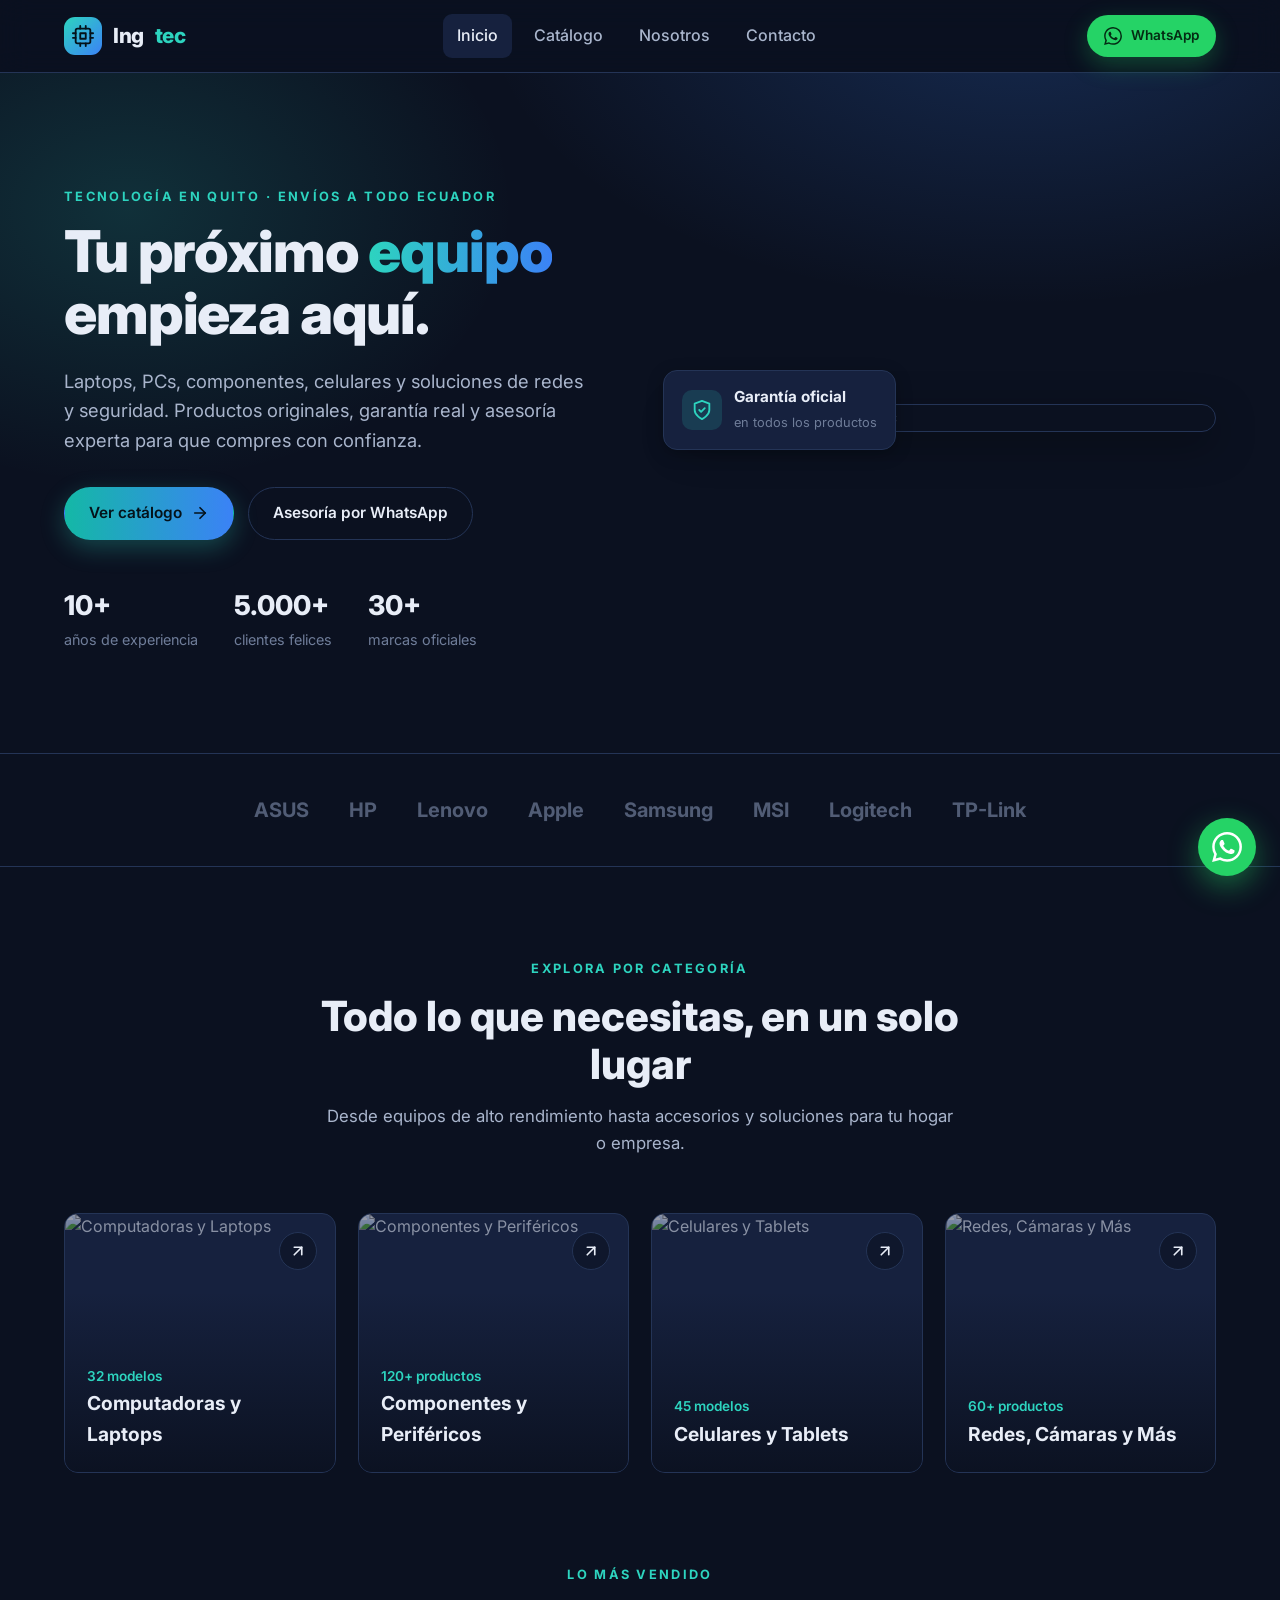
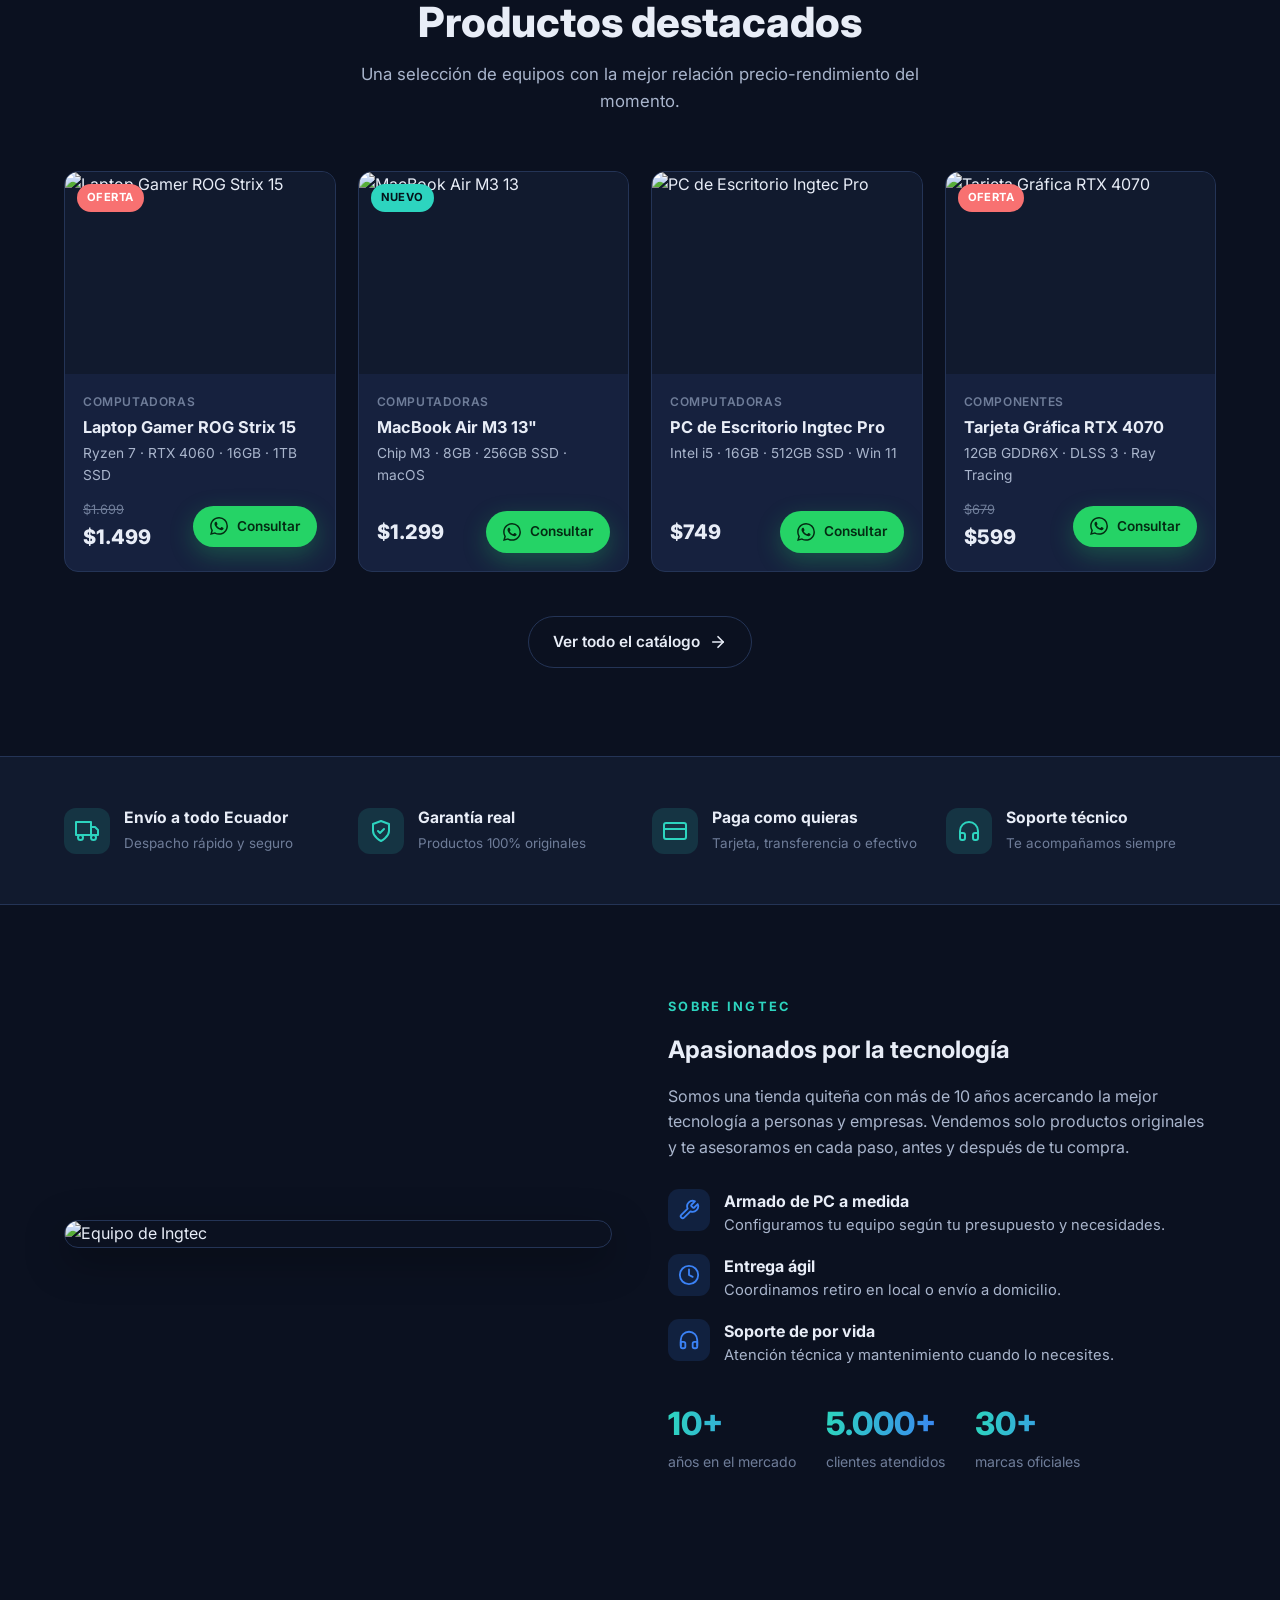
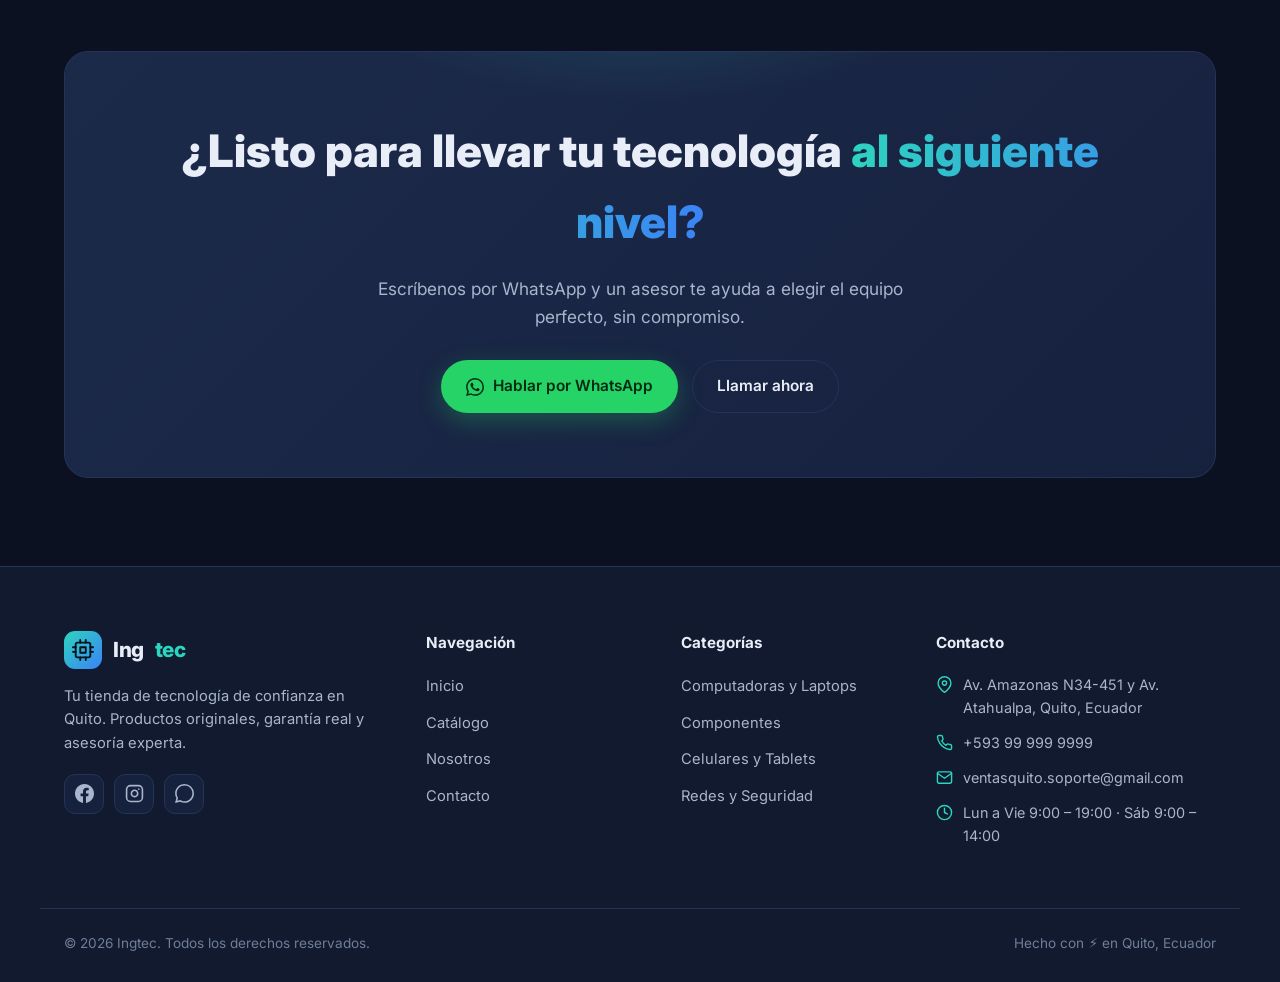
==== index.html @ e3af7f68 "Sitio web Ingtec — tienda de tecnología en Quito Sitio showcase de e-commerce (HTML/CSS/JS estático)" ====
<!DOCTYPE html>
<html lang="es">
<head>
  <meta charset="UTF-8">
  <meta name="viewport" content="width=device-width, initial-scale=1.0">
  <title>Ingtec · Tecnología en Quito — Laptops, PCs, Componentes y más</title>
  <meta name="description" content="Ingtec: tu tienda de tecnología en Quito. Laptops, computadoras, componentes, celulares, redes y seguridad. Asesoría experta y pedidos por WhatsApp.">
  <link rel="preconnect" href="https://fonts.googleapis.com">
  <link rel="preconnect" href="https://fonts.gstatic.com" crossorigin>
  <link href="https://fonts.googleapis.com/css2?family=Inter:wght@400;500;600;700;800;900&display=swap" rel="stylesheet">
  <link rel="stylesheet" href="assets/css/styles.css">
  <link rel="icon" href="data:image/svg+xml,<svg xmlns='http://www.w3.org/2000/svg' viewBox='0 0 100 100'><rect width='100' height='100' rx='22' fill='%232dd4bf'/><text x='50' y='70' font-size='60' text-anchor='middle' fill='%2304121a' font-family='Arial' font-weight='bold'>I</text></svg>">
</head>
<body>

  <!-- HEADER -->
  <header class="site-header">
    <div class="container header-inner">
      <a href="index.html" class="logo">
        <span class="logo-mark">
          <svg viewBox="0 0 24 24" fill="none" stroke="currentColor" stroke-width="2" stroke-linecap="round" stroke-linejoin="round"><rect x="4" y="4" width="16" height="16" rx="2"/><rect x="9" y="9" width="6" height="6"/><line x1="9" y1="1" x2="9" y2="4"/><line x1="15" y1="1" x2="15" y2="4"/><line x1="9" y1="20" x2="9" y2="23"/><line x1="15" y1="20" x2="15" y2="23"/><line x1="20" y1="9" x2="23" y2="9"/><line x1="20" y1="14" x2="23" y2="14"/><line x1="1" y1="9" x2="4" y2="9"/><line x1="1" y1="14" x2="4" y2="14"/></svg>
        </span>
        Ing<span class="dot">tec</span>
      </a>
      <nav class="nav" id="main-nav">
        <a href="index.html" class="active">Inicio</a>
        <a href="catalogo.html">Catálogo</a>
        <a href="index.html#nosotros">Nosotros</a>
        <a href="contacto.html">Contacto</a>
      </nav>
      <div class="header-actions">
        <a class="btn btn-whatsapp btn-sm" data-wa="¡Hola Ingtec! Quisiera información sobre sus productos.">
          <svg viewBox="0 0 24 24" fill="currentColor"><path d="M.057 24l1.687-6.163a11.867 11.867 0 01-1.587-5.946C.16 5.335 5.495 0 12.05 0a11.82 11.82 0 018.413 3.488 11.82 11.82 0 013.48 8.414c-.003 6.557-5.338 11.892-11.893 11.892a11.9 11.9 0 01-5.688-1.448L.057 24zm6.597-3.807c1.676.995 3.276 1.591 5.392 1.592 5.448 0 9.886-4.434 9.889-9.885.002-5.462-4.415-9.89-9.881-9.892-5.452 0-9.887 4.434-9.889 9.884-.001 2.225.651 3.891 1.746 5.634l-.999 3.648 3.742-.981zm11.387-5.464c-.074-.124-.272-.198-.57-.347-.297-.149-1.758-.868-2.031-.967-.272-.099-.47-.149-.669.149-.198.297-.768.967-.941 1.165-.173.198-.347.223-.644.074-.297-.149-1.255-.462-2.39-1.475-.883-.788-1.48-1.761-1.653-2.059-.173-.297-.018-.458.13-.606.134-.133.297-.347.446-.521.151-.172.2-.296.3-.495.099-.198.05-.372-.025-.521-.075-.148-.669-1.611-.916-2.206-.242-.579-.487-.501-.669-.51l-.57-.01c-.198 0-.52.074-.792.372s-1.04 1.016-1.04 2.479 1.065 2.876 1.213 3.074c.149.198 2.095 3.2 5.076 4.487.709.306 1.263.489 1.694.626.712.226 1.36.194 1.872.118.571-.085 1.758-.719 2.006-1.413.248-.695.248-1.29.173-1.414z"/></svg>
          WhatsApp
        </a>
        <button class="nav-toggle" id="nav-toggle" aria-label="Menú">
          <svg viewBox="0 0 24 24" fill="none" stroke="currentColor" stroke-width="2" stroke-linecap="round"><line x1="3" y1="6" x2="21" y2="6"/><line x1="3" y1="12" x2="21" y2="12"/><line x1="3" y1="18" x2="21" y2="18"/></svg>
        </button>
      </div>
    </div>
  </header>

  <!-- HERO -->
  <section class="hero">
    <div class="container hero-grid">
      <div class="hero-copy reveal">
        <span class="eyebrow">Tecnología en Quito · Envíos a todo Ecuador</span>
        <h1>Tu próximo <span class="gradient-text">equipo</span> empieza aquí.</h1>
        <p class="lead">Laptops, PCs, componentes, celulares y soluciones de redes y seguridad. Productos originales, garantía real y asesoría experta para que compres con confianza.</p>
        <div class="hero-cta">
          <a href="catalogo.html" class="btn btn-primary">Ver catálogo
            <svg viewBox="0 0 24 24" fill="none" stroke="currentColor" stroke-width="2.2" stroke-linecap="round" stroke-linejoin="round"><line x1="5" y1="12" x2="19" y2="12"/><polyline points="12 5 19 12 12 19"/></svg>
          </a>
          <a class="btn btn-ghost" data-wa="¡Hola Ingtec! Quiero asesoría para elegir un equipo.">Asesoría por WhatsApp</a>
        </div>
        <div class="hero-stats">
          <div class="stat"><strong>10+</strong><span>años de experiencia</span></div>
          <div class="stat"><strong>5.000+</strong><span>clientes felices</span></div>
          <div class="stat"><strong>30+</strong><span>marcas oficiales</span></div>
        </div>
      </div>
      <div class="hero-visual reveal">
        <img src="https://images.unsplash.com/photo-1593640408182-31c70c8268f5?auto=format&fit=crop&w=1000&q=80" alt="Setup de tecnología Ingtec">
        <div class="hero-badge">
          <span class="ic"><svg viewBox="0 0 24 24" fill="none" stroke="currentColor" stroke-width="2" stroke-linecap="round" stroke-linejoin="round"><path d="M12 22s8-4 8-10V5l-8-3-8 3v7c0 6 8 10 8 10z"/><polyline points="9 12 11 14 15 10"/></svg></span>
          <div><strong>Garantía oficial</strong><span>en todos los productos</span></div>
        </div>
      </div>
    </div>
  </section>

  <!-- MARCAS -->
  <div class="brands">
    <div class="container brands-row">
      <span>ASUS</span><span>HP</span><span>Lenovo</span><span>Apple</span><span>Samsung</span><span>MSI</span><span>Logitech</span><span>TP-Link</span>
    </div>
  </div>

  <!-- CATEGORÍAS -->
  <section id="categorias">
    <div class="container">
      <div class="section-head reveal">
        <span class="eyebrow">Explora por categoría</span>
        <h2>Todo lo que necesitas, en un solo lugar</h2>
        <p>Desde equipos de alto rendimiento hasta accesorios y soluciones para tu hogar o empresa.</p>
      </div>
      <div class="cat-grid" id="cat-grid"><!-- render dinámico --></div>
    </div>
  </section>

  <!-- DESTACADOS -->
  <section id="destacados" style="padding-top:0;">
    <div class="container">
      <div class="section-head reveal">
        <span class="eyebrow">Lo más vendido</span>
        <h2>Productos destacados</h2>
        <p>Una selección de equipos con la mejor relación precio-rendimiento del momento.</p>
      </div>
      <div class="product-grid" id="featured-grid"><!-- render dinámico --></div>
      <div style="text-align:center; margin-top:44px;" class="reveal">
        <a href="catalogo.html" class="btn btn-ghost">Ver todo el catálogo
          <svg viewBox="0 0 24 24" fill="none" stroke="currentColor" stroke-width="2.2" stroke-linecap="round" stroke-linejoin="round"><line x1="5" y1="12" x2="19" y2="12"/><polyline points="12 5 19 12 12 19"/></svg>
        </a>
      </div>
    </div>
  </section>

  <!-- BENEFICIOS -->
  <div class="perks">
    <div class="container perks-grid">
      <div class="perk reveal">
        <span class="ic"><svg viewBox="0 0 24 24" fill="none" stroke="currentColor" stroke-width="2" stroke-linecap="round" stroke-linejoin="round"><rect x="1" y="3" width="15" height="13"/><polygon points="16 8 20 8 23 11 23 16 16 16 16 8"/><circle cx="5.5" cy="18.5" r="2.5"/><circle cx="18.5" cy="18.5" r="2.5"/></svg></span>
        <div><strong>Envío a todo Ecuador</strong><span>Despacho rápido y seguro</span></div>
      </div>
      <div class="perk reveal">
        <span class="ic"><svg viewBox="0 0 24 24" fill="none" stroke="currentColor" stroke-width="2" stroke-linecap="round" stroke-linejoin="round"><path d="M12 22s8-4 8-10V5l-8-3-8 3v7c0 6 8 10 8 10z"/><polyline points="9 12 11 14 15 10"/></svg></span>
        <div><strong>Garantía real</strong><span>Productos 100% originales</span></div>
      </div>
      <div class="perk reveal">
        <span class="ic"><svg viewBox="0 0 24 24" fill="none" stroke="currentColor" stroke-width="2" stroke-linecap="round" stroke-linejoin="round"><rect x="1" y="4" width="22" height="16" rx="2"/><line x1="1" y1="10" x2="23" y2="10"/></svg></span>
        <div><strong>Paga como quieras</strong><span>Tarjeta, transferencia o efectivo</span></div>
      </div>
      <div class="perk reveal">
        <span class="ic"><svg viewBox="0 0 24 24" fill="none" stroke="currentColor" stroke-width="2" stroke-linecap="round" stroke-linejoin="round"><path d="M3 18v-6a9 9 0 0118 0v6"/><path d="M21 19a2 2 0 01-2 2h-1a2 2 0 01-2-2v-3a2 2 0 012-2h3zM3 19a2 2 0 002 2h1a2 2 0 002-2v-3a2 2 0 00-2-2H3z"/></svg></span>
        <div><strong>Soporte técnico</strong><span>Te acompañamos siempre</span></div>
      </div>
    </div>
  </div>

  <!-- NOSOTROS -->
  <section id="nosotros">
    <div class="container about-grid">
      <div class="about-visual reveal">
        <img src="https://images.unsplash.com/photo-1521737711867-e3b97375f902?auto=format&fit=crop&w=900&q=80" alt="Equipo de Ingtec">
      </div>
      <div class="about-copy reveal">
        <span class="eyebrow">Sobre Ingtec</span>
        <h2>Apasionados por la tecnología</h2>
        <p style="color:var(--text-soft); margin-top:14px;">Somos una tienda quiteña con más de 10 años acercando la mejor tecnología a personas y empresas. Vendemos solo productos originales y te asesoramos en cada paso, antes y después de tu compra.</p>
        <div class="feature-list">
          <div class="feature-item">
            <span class="ic"><svg viewBox="0 0 24 24" fill="none" stroke="currentColor" stroke-width="2" stroke-linecap="round" stroke-linejoin="round"><path d="M14.7 6.3a1 1 0 000 1.4l1.6 1.6a1 1 0 001.4 0l3.77-3.77a6 6 0 01-7.94 7.94l-6.91 6.91a2.12 2.12 0 01-3-3l6.91-6.91a6 6 0 017.94-7.94l-3.76 3.76z"/></svg></span>
            <div><h4>Armado de PC a medida</h4><p>Configuramos tu equipo según tu presupuesto y necesidades.</p></div>
          </div>
          <div class="feature-item">
            <span class="ic"><svg viewBox="0 0 24 24" fill="none" stroke="currentColor" stroke-width="2" stroke-linecap="round" stroke-linejoin="round"><circle cx="12" cy="12" r="10"/><polyline points="12 6 12 12 16 14"/></svg></span>
            <div><h4>Entrega ágil</h4><p>Coordinamos retiro en local o envío a domicilio.</p></div>
          </div>
          <div class="feature-item">
            <span class="ic"><svg viewBox="0 0 24 24" fill="none" stroke="currentColor" stroke-width="2" stroke-linecap="round" stroke-linejoin="round"><path d="M3 18v-6a9 9 0 0118 0v6"/><path d="M21 19a2 2 0 01-2 2h-1a2 2 0 01-2-2v-3a2 2 0 012-2h3zM3 19a2 2 0 002 2h1a2 2 0 002-2v-3a2 2 0 00-2-2H3z"/></svg></span>
            <div><h4>Soporte de por vida</h4><p>Atención técnica y mantenimiento cuando lo necesites.</p></div>
          </div>
        </div>
        <div class="about-stats">
          <div class="stat"><strong class="gradient-text">10+</strong><span>años en el mercado</span></div>
          <div class="stat"><strong class="gradient-text">5.000+</strong><span>clientes atendidos</span></div>
          <div class="stat"><strong class="gradient-text">30+</strong><span>marcas oficiales</span></div>
        </div>
      </div>
    </div>
  </section>

  <!-- CTA -->
  <section class="cta">
    <div class="container">
      <div class="cta-box reveal">
        <h2>¿Listo para llevar tu tecnología <span class="gradient-text">al siguiente nivel?</span></h2>
        <p>Escríbenos por WhatsApp y un asesor te ayuda a elegir el equipo perfecto, sin compromiso.</p>
        <div class="cta-actions">
          <a class="btn btn-whatsapp" data-wa="¡Hola Ingtec! Quiero asesoría para una compra.">
            <svg viewBox="0 0 24 24" fill="currentColor"><path d="M.057 24l1.687-6.163a11.867 11.867 0 01-1.587-5.946C.16 5.335 5.495 0 12.05 0a11.82 11.82 0 018.413 3.488 11.82 11.82 0 013.48 8.414c-.003 6.557-5.338 11.892-11.893 11.892a11.9 11.9 0 01-5.688-1.448L.057 24zm6.597-3.807c1.676.995 3.276 1.591 5.392 1.592 5.448 0 9.886-4.434 9.889-9.885.002-5.462-4.415-9.89-9.881-9.892-5.452 0-9.887 4.434-9.889 9.884-.001 2.225.651 3.891 1.746 5.634l-.999 3.648 3.742-.981zm11.387-5.464c-.074-.124-.272-.198-.57-.347-.297-.149-1.758-.868-2.031-.967-.272-.099-.47-.149-.669.149-.198.297-.768.967-.941 1.165-.173.198-.347.223-.644.074-.297-.149-1.255-.462-2.39-1.475-.883-.788-1.48-1.761-1.653-2.059-.173-.297-.018-.458.13-.606.134-.133.297-.347.446-.521.151-.172.2-.296.3-.495.099-.198.05-.372-.025-.521-.075-.148-.669-1.611-.916-2.206-.242-.579-.487-.501-.669-.51l-.57-.01c-.198 0-.52.074-.792.372s-1.04 1.016-1.04 2.479 1.065 2.876 1.213 3.074c.149.198 2.095 3.2 5.076 4.487.709.306 1.263.489 1.694.626.712.226 1.36.194 1.872.118.571-.085 1.758-.719 2.006-1.413.248-.695.248-1.29.173-1.414z"/></svg>
            Hablar por WhatsApp
          </a>
          <a class="btn btn-ghost" data-tel>Llamar ahora</a>
        </div>
      </div>
    </div>
  </section>

  <!-- FOOTER -->
  <footer class="site-footer">
    <div class="container footer-grid">
      <div class="footer-col footer-about">
        <a href="index.html" class="logo">
          <span class="logo-mark"><svg viewBox="0 0 24 24" fill="none" stroke="currentColor" stroke-width="2" stroke-linecap="round" stroke-linejoin="round"><rect x="4" y="4" width="16" height="16" rx="2"/><rect x="9" y="9" width="6" height="6"/><line x1="9" y1="1" x2="9" y2="4"/><line x1="15" y1="1" x2="15" y2="4"/><line x1="9" y1="20" x2="9" y2="23"/><line x1="15" y1="20" x2="15" y2="23"/><line x1="20" y1="9" x2="23" y2="9"/><line x1="20" y1="14" x2="23" y2="14"/><line x1="1" y1="9" x2="4" y2="9"/><line x1="1" y1="14" x2="4" y2="14"/></svg></span>
          Ing<span class="dot">tec</span>
        </a>
        <p>Tu tienda de tecnología de confianza en Quito. Productos originales, garantía real y asesoría experta.</p>
        <div class="social">
          <a href="#" aria-label="Facebook"><svg viewBox="0 0 24 24" fill="currentColor"><path d="M24 12.07C24 5.4 18.63 0 12 0S0 5.4 0 12.07C0 18.1 4.39 23.1 10.13 24v-8.44H7.08v-3.49h3.05V9.41c0-3.02 1.79-4.69 4.53-4.69 1.31 0 2.68.24 2.68.24v2.97h-1.51c-1.49 0-1.96.93-1.96 1.89v2.25h3.33l-.53 3.49h-2.8V24C19.61 23.1 24 18.1 24 12.07z"/></svg></a>
          <a href="#" aria-label="Instagram"><svg viewBox="0 0 24 24" fill="none" stroke="currentColor" stroke-width="2" stroke-linecap="round" stroke-linejoin="round"><rect x="2" y="2" width="20" height="20" rx="5"/><path d="M16 11.37A4 4 0 1112.63 8 4 4 0 0116 11.37z"/><line x1="17.5" y1="6.5" x2="17.51" y2="6.5"/></svg></a>
          <a data-wa="¡Hola Ingtec!" aria-label="WhatsApp"><svg viewBox="0 0 24 24" fill="currentColor"><path d="M.057 24l1.687-6.163a11.867 11.867 0 01-1.587-5.946C.16 5.335 5.495 0 12.05 0a11.82 11.82 0 018.413 3.488 11.82 11.82 0 013.48 8.414c-.003 6.557-5.338 11.892-11.893 11.892a11.9 11.9 0 01-5.688-1.448L.057 24zm6.597-3.807c1.676.995 3.276 1.591 5.392 1.592 5.448 0 9.886-4.434 9.889-9.885.002-5.462-4.415-9.89-9.881-9.892-5.452 0-9.887 4.434-9.889 9.884-.001 2.225.651 3.891 1.746 5.634l-.999 3.648 3.742-.981z"/></svg></a>
        </div>
      </div>
      <div class="footer-col">
        <h4>Navegación</h4>
        <ul>
          <li><a href="index.html">Inicio</a></li>
          <li><a href="catalogo.html">Catálogo</a></li>
          <li><a href="index.html#nosotros">Nosotros</a></li>
          <li><a href="contacto.html">Contacto</a></li>
        </ul>
      </div>
      <div class="footer-col">
        <h4>Categorías</h4>
        <ul>
          <li><a href="catalogo.html?cat=computadoras">Computadoras y Laptops</a></li>
          <li><a href="catalogo.html?cat=componentes">Componentes</a></li>
          <li><a href="catalogo.html?cat=celulares">Celulares y Tablets</a></li>
          <li><a href="catalogo.html?cat=redes">Redes y Seguridad</a></li>
        </ul>
      </div>
      <div class="footer-col">
        <h4>Contacto</h4>
        <div class="footer-contact-item"><svg viewBox="0 0 24 24" fill="none" stroke="currentColor" stroke-width="2" stroke-linecap="round" stroke-linejoin="round"><path d="M21 10c0 7-9 13-9 13s-9-6-9-13a9 9 0 0118 0z"/><circle cx="12" cy="10" r="3"/></svg><span data-site="address"></span></div>
        <div class="footer-contact-item"><svg viewBox="0 0 24 24" fill="none" stroke="currentColor" stroke-width="2" stroke-linecap="round" stroke-linejoin="round"><path d="M22 16.92v3a2 2 0 01-2.18 2 19.79 19.79 0 01-8.63-3.07 19.5 19.5 0 01-6-6 19.79 19.79 0 01-3.07-8.67A2 2 0 014.11 2h3a2 2 0 012 1.72c.13.96.36 1.9.7 2.81a2 2 0 01-.45 2.11L8.09 9.91a16 16 0 006 6l1.27-1.27a2 2 0 012.11-.45c.91.34 1.85.57 2.81.7A2 2 0 0122 16.92z"/></svg><a data-tel data-site="phone"></a></div>
        <div class="footer-contact-item"><svg viewBox="0 0 24 24" fill="none" stroke="currentColor" stroke-width="2" stroke-linecap="round" stroke-linejoin="round"><rect x="2" y="4" width="20" height="16" rx="2"/><polyline points="22,6 12,13 2,6"/></svg><a data-mail data-site="email"></a></div>
        <div class="footer-contact-item"><svg viewBox="0 0 24 24" fill="none" stroke="currentColor" stroke-width="2" stroke-linecap="round" stroke-linejoin="round"><circle cx="12" cy="12" r="10"/><polyline points="12 6 12 12 16 14"/></svg><span data-site="hours"></span></div>
      </div>
    </div>
    <div class="container footer-bottom">
      <span>© <span data-year></span> Ingtec. Todos los derechos reservados.</span>
      <span>Hecho con ⚡ en Quito, Ecuador</span>
    </div>
  </footer>

  <!-- WhatsApp flotante -->
  <a class="wa-float" data-wa="¡Hola Ingtec! Quiero información." aria-label="WhatsApp">
    <svg viewBox="0 0 24 24" fill="currentColor"><path d="M.057 24l1.687-6.163a11.867 11.867 0 01-1.587-5.946C.16 5.335 5.495 0 12.05 0a11.82 11.82 0 018.413 3.488 11.82 11.82 0 013.48 8.414c-.003 6.557-5.338 11.892-11.893 11.892a11.9 11.9 0 01-5.688-1.448L.057 24zm6.597-3.807c1.676.995 3.276 1.591 5.392 1.592 5.448 0 9.886-4.434 9.889-9.885.002-5.462-4.415-9.89-9.881-9.892-5.452 0-9.887 4.434-9.889 9.884-.001 2.225.651 3.891 1.746 5.634l-.999 3.648 3.742-.981zm11.387-5.464c-.074-.124-.272-.198-.57-.347-.297-.149-1.758-.868-2.031-.967-.272-.099-.47-.149-.669.149-.198.297-.768.967-.941 1.165-.173.198-.347.223-.644.074-.297-.149-1.255-.462-2.39-1.475-.883-.788-1.48-1.761-1.653-2.059-.173-.297-.018-.458.13-.606.134-.133.297-.347.446-.521.151-.172.2-.296.3-.495.099-.198.05-.372-.025-.521-.075-.148-.669-1.611-.916-2.206-.242-.579-.487-.501-.669-.51l-.57-.01c-.198 0-.52.074-.792.372s-1.04 1.016-1.04 2.479 1.065 2.876 1.213 3.074c.149.198 2.095 3.2 5.076 4.487.709.306 1.263.489 1.694.626.712.226 1.36.194 1.872.118.571-.085 1.758-.719 2.006-1.413.248-.695.248-1.29.173-1.414z"/></svg>
  </a>

  <script src="assets/js/icons.js"></script>
  <script src="assets/js/products.js"></script>
  <script src="assets/js/main.js"></script>
</body>
</html>
---- assets/css/styles.css ----
/* ============================================================
   Ingtec — Tienda de Tecnología
   Hoja de estilos principal
   ============================================================ */

:root {
  --bg: #0b1120;
  --bg-soft: #111a2e;
  --surface: #16213e;
  --surface-2: #1c2a4a;
  --border: #243456;
  --text: #e8edf7;
  --text-soft: #a9b5cc;
  --muted: #6f7d99;
  --primary: #2dd4bf;       /* cyan/teal */
  --primary-strong: #14b8a6;
  --accent: #3b82f6;        /* blue */
  --accent-2: #8b5cf6;      /* violet */
  --whatsapp: #25d366;
  --danger: #f87171;
  --radius: 14px;
  --radius-sm: 10px;
  --shadow: 0 12px 40px rgba(0, 0, 0, 0.35);
  --shadow-sm: 0 4px 16px rgba(0, 0, 0, 0.25);
  --container: 1200px;
  --ease: cubic-bezier(0.22, 1, 0.36, 1);
}

* { margin: 0; padding: 0; box-sizing: border-box; }

html { scroll-behavior: smooth; }

body {
  font-family: "Inter", "Segoe UI", system-ui, -apple-system, sans-serif;
  background: var(--bg);
  color: var(--text);
  line-height: 1.6;
  -webkit-font-smoothing: antialiased;
  overflow-x: hidden;
}

img { max-width: 100%; display: block; }
a { color: inherit; text-decoration: none; }
ul { list-style: none; }

.container {
  width: 100%;
  max-width: var(--container);
  margin: 0 auto;
  padding: 0 24px;
}

section { padding: 88px 0; }

/* ---------- Tipografía / utilidades ---------- */
.eyebrow {
  display: inline-block;
  font-size: 0.8rem;
  letter-spacing: 0.18em;
  text-transform: uppercase;
  font-weight: 700;
  color: var(--primary);
  margin-bottom: 14px;
}
.section-head { text-align: center; max-width: 640px; margin: 0 auto 56px; }
.section-head h2 { font-size: clamp(1.8rem, 3.5vw, 2.6rem); line-height: 1.15; font-weight: 800; }
.section-head p { color: var(--text-soft); margin-top: 14px; font-size: 1.05rem; }
.gradient-text {
  background: linear-gradient(90deg, var(--primary), var(--accent));
  -webkit-background-clip: text;
  background-clip: text;
  -webkit-text-fill-color: transparent;
}

/* ---------- Botones ---------- */
.btn {
  display: inline-flex;
  align-items: center;
  justify-content: center;
  gap: 9px;
  padding: 13px 24px;
  border-radius: 999px;
  font-weight: 600;
  font-size: 0.96rem;
  border: 1px solid transparent;
  cursor: pointer;
  transition: transform 0.18s var(--ease), box-shadow 0.18s var(--ease), background 0.18s;
  white-space: nowrap;
}
.btn:hover { transform: translateY(-2px); }
.btn svg { width: 18px; height: 18px; }
.btn-primary {
  background: linear-gradient(90deg, var(--primary-strong), var(--accent));
  color: #04121a;
  box-shadow: 0 8px 24px rgba(45, 212, 191, 0.28);
}
.btn-primary:hover { box-shadow: 0 12px 32px rgba(45, 212, 191, 0.4); }
.btn-ghost { background: transparent; border-color: var(--border); color: var(--text); }
.btn-ghost:hover { border-color: var(--primary); color: var(--primary); }
.btn-whatsapp { background: var(--whatsapp); color: #042b13; box-shadow: 0 8px 24px rgba(37, 211, 102, 0.28); }
.btn-whatsapp:hover { box-shadow: 0 12px 32px rgba(37, 211, 102, 0.42); }
.btn-sm { padding: 9px 16px; font-size: 0.85rem; }

/* ============================================================
   HEADER
   ============================================================ */
.site-header {
  position: sticky;
  top: 0;
  z-index: 100;
  background: rgba(11, 17, 32, 0.72);
  backdrop-filter: blur(14px);
  border-bottom: 1px solid var(--border);
}
.header-inner {
  display: flex;
  align-items: center;
  justify-content: space-between;
  height: 72px;
}
.logo { display: flex; align-items: center; gap: 11px; font-weight: 800; font-size: 1.3rem; letter-spacing: -0.02em; }
.logo .logo-mark {
  width: 38px; height: 38px;
  display: grid; place-items: center;
  border-radius: 11px;
  background: linear-gradient(135deg, var(--primary), var(--accent));
  color: #04121a;
}
.logo .logo-mark svg { width: 22px; height: 22px; }
.logo .dot { color: var(--primary); }

.nav { display: flex; align-items: center; gap: 8px; }
.nav a {
  padding: 9px 14px;
  border-radius: 9px;
  color: var(--text-soft);
  font-weight: 500;
  transition: color 0.15s, background 0.15s;
}
.nav a:hover, .nav a.active { color: var(--text); background: var(--surface); }

.header-actions { display: flex; align-items: center; gap: 12px; }

.nav-toggle {
  display: none;
  background: var(--surface);
  border: 1px solid var(--border);
  color: var(--text);
  width: 44px; height: 44px;
  border-radius: 11px;
  cursor: pointer;
  align-items: center; justify-content: center;
}
.nav-toggle svg { width: 22px; height: 22px; }

/* ============================================================
   HERO
   ============================================================ */
.hero {
  position: relative;
  padding: 110px 0 100px;
  overflow: hidden;
}
.hero::before {
  content: "";
  position: absolute;
  inset: 0;
  background:
    radial-gradient(900px 500px at 80% -10%, rgba(59, 130, 246, 0.22), transparent 60%),
    radial-gradient(700px 500px at 10% 20%, rgba(45, 212, 191, 0.16), transparent 55%);
  pointer-events: none;
}
.hero-grid {
  position: relative;
  display: grid;
  grid-template-columns: 1.05fr 1fr;
  gap: 56px;
  align-items: center;
}
.hero h1 { font-size: clamp(2.3rem, 5vw, 3.6rem); line-height: 1.07; font-weight: 850; letter-spacing: -0.02em; }
.hero p.lead { color: var(--text-soft); font-size: 1.15rem; margin: 22px 0 32px; max-width: 520px; }
.hero-cta { display: flex; gap: 14px; flex-wrap: wrap; }
.hero-stats { display: flex; gap: 36px; margin-top: 44px; flex-wrap: wrap; }
.hero-stats .stat strong { display: block; font-size: 1.7rem; font-weight: 800; color: var(--text); }
.hero-stats .stat span { color: var(--muted); font-size: 0.9rem; }

.hero-visual { position: relative; }
.hero-visual img {
  width: 100%;
  border-radius: 20px;
  box-shadow: var(--shadow);
  border: 1px solid var(--border);
}
.hero-badge {
  position: absolute;
  bottom: -18px; left: -18px;
  background: var(--surface);
  border: 1px solid var(--border);
  border-radius: 14px;
  padding: 14px 18px;
  display: flex; align-items: center; gap: 12px;
  box-shadow: var(--shadow-sm);
}
.hero-badge .ic { width: 40px; height: 40px; border-radius: 10px; background: rgba(45,212,191,.15); color: var(--primary); display: grid; place-items: center; }
.hero-badge .ic svg { width: 22px; height: 22px; }
.hero-badge strong { display: block; font-size: 0.95rem; }
.hero-badge span { color: var(--muted); font-size: 0.8rem; }

/* ---------- Marcas (logos) ---------- */
.brands { padding: 40px 0; border-top: 1px solid var(--border); border-bottom: 1px solid var(--border); }
.brands-row {
  display: flex; flex-wrap: wrap; justify-content: center; align-items: center;
  gap: 18px 40px;
}
.brands-row span {
  font-weight: 700; font-size: 1.25rem; color: var(--muted);
  opacity: 0.7; transition: opacity 0.2s, color 0.2s;
}
.brands-row span:hover { opacity: 1; color: var(--text-soft); }

/* ============================================================
   CATEGORÍAS
   ============================================================ */
.cat-grid {
  display: grid;
  grid-template-columns: repeat(4, 1fr);
  gap: 22px;
}
.cat-card {
  position: relative;
  border-radius: var(--radius);
  overflow: hidden;
  border: 1px solid var(--border);
  background: var(--surface);
  min-height: 260px;
  display: flex; align-items: flex-end;
  transition: transform 0.25s var(--ease), border-color 0.25s;
}
.cat-card:hover { transform: translateY(-6px); border-color: var(--primary); }
.cat-card img { position: absolute; inset: 0; width: 100%; height: 100%; object-fit: cover; opacity: 0.55; transition: opacity 0.3s, transform 0.4s var(--ease); }
.cat-card:hover img { opacity: 0.7; transform: scale(1.06); }
.cat-card::after { content: ""; position: absolute; inset: 0; background: linear-gradient(180deg, transparent 30%, rgba(11,17,32,0.94)); }
.cat-card .cat-body { position: relative; z-index: 2; padding: 22px; width: 100%; }
.cat-card h3 { font-size: 1.2rem; font-weight: 700; }
.cat-card span.count { color: var(--primary); font-size: 0.85rem; font-weight: 600; }
.cat-card .arrow { position: absolute; top: 18px; right: 18px; z-index: 2; width: 38px; height: 38px; border-radius: 50%; background: rgba(11,17,32,.6); border: 1px solid var(--border); display: grid; place-items: center; transition: background 0.2s; }
.cat-card:hover .arrow { background: var(--primary); color: #04121a; }
.cat-card .arrow svg { width: 18px; height: 18px; }

/* ============================================================
   PRODUCTOS
   ============================================================ */
.filters {
  display: flex; flex-wrap: wrap; gap: 10px; justify-content: center; margin-bottom: 40px;
}
.filter-btn {
  padding: 9px 18px;
  border-radius: 999px;
  background: var(--surface);
  border: 1px solid var(--border);
  color: var(--text-soft);
  font-weight: 600; font-size: 0.9rem;
  cursor: pointer;
  transition: all 0.18s;
}
.filter-btn:hover { color: var(--text); border-color: var(--primary); }
.filter-btn.active { background: linear-gradient(90deg, var(--primary-strong), var(--accent)); color: #04121a; border-color: transparent; }

.product-grid {
  display: grid;
  grid-template-columns: repeat(4, 1fr);
  gap: 22px;
}
.product-card {
  background: var(--surface);
  border: 1px solid var(--border);
  border-radius: var(--radius);
  overflow: hidden;
  display: flex; flex-direction: column;
  transition: transform 0.22s var(--ease), border-color 0.22s, box-shadow 0.22s;
}
.product-card:hover { transform: translateY(-6px); border-color: var(--primary); box-shadow: var(--shadow); }
.product-media { position: relative; aspect-ratio: 4 / 3; overflow: hidden; background: var(--bg-soft); }
.product-media img { width: 100%; height: 100%; object-fit: cover; transition: transform 0.4s var(--ease); }
.product-card:hover .product-media img { transform: scale(1.07); }
.product-tag {
  position: absolute; top: 12px; left: 12px;
  background: var(--accent-2); color: #fff;
  font-size: 0.7rem; font-weight: 700; letter-spacing: 0.04em;
  padding: 5px 10px; border-radius: 999px; text-transform: uppercase;
}
.product-tag.oferta { background: var(--danger); }
.product-tag.nuevo { background: var(--primary); color: #04121a; }
.product-body { padding: 18px; display: flex; flex-direction: column; flex: 1; }
.product-cat { font-size: 0.75rem; color: var(--muted); text-transform: uppercase; letter-spacing: 0.05em; font-weight: 600; }
.product-body h3 { font-size: 1.02rem; font-weight: 700; margin: 6px 0 4px; line-height: 1.3; }
.product-specs { color: var(--text-soft); font-size: 0.86rem; margin-bottom: 14px; flex: 1; }
.product-foot { display: flex; align-items: center; justify-content: space-between; gap: 10px; margin-top: auto; }
.product-price { display: flex; flex-direction: column; }
.product-price .now { font-size: 1.25rem; font-weight: 800; color: var(--text); }
.product-price .was { font-size: 0.8rem; color: var(--muted); text-decoration: line-through; }
.no-results { grid-column: 1 / -1; text-align: center; color: var(--muted); padding: 60px 0; }

/* ============================================================
   NOSOTROS / FEATURES
   ============================================================ */
.about-grid { display: grid; grid-template-columns: 1fr 1fr; gap: 56px; align-items: center; }
.about-visual { position: relative; }
.about-visual img { border-radius: 18px; border: 1px solid var(--border); box-shadow: var(--shadow); }
.about-stats { display: flex; gap: 30px; margin-top: 30px; flex-wrap: wrap; }
.about-stats .stat strong { display: block; font-size: 2rem; font-weight: 800; }
.about-stats .stat span { color: var(--muted); font-size: 0.88rem; }
.feature-list { margin-top: 28px; display: grid; gap: 16px; }
.feature-item { display: flex; gap: 14px; align-items: flex-start; }
.feature-item .ic { flex-shrink: 0; width: 42px; height: 42px; border-radius: 11px; display: grid; place-items: center; background: rgba(59,130,246,.14); color: var(--accent); }
.feature-item .ic svg { width: 22px; height: 22px; }
.feature-item h4 { font-size: 1rem; font-weight: 700; }
.feature-item p { color: var(--text-soft); font-size: 0.92rem; }

/* ---------- Tira de beneficios ---------- */
.perks { background: var(--bg-soft); border-top: 1px solid var(--border); border-bottom: 1px solid var(--border); padding: 48px 0; }
.perks-grid { display: grid; grid-template-columns: repeat(4, 1fr); gap: 24px; }
.perk { display: flex; gap: 14px; align-items: center; }
.perk .ic { flex-shrink: 0; width: 46px; height: 46px; border-radius: 12px; display: grid; place-items: center; background: rgba(45,212,191,.14); color: var(--primary); }
.perk .ic svg { width: 24px; height: 24px; }
.perk strong { display: block; font-size: 0.98rem; }
.perk span { color: var(--muted); font-size: 0.84rem; }

/* ============================================================
   CTA
   ============================================================ */
.cta {
  position: relative;
  overflow: hidden;
}
.cta-box {
  position: relative;
  background: linear-gradient(135deg, var(--surface-2), var(--surface));
  border: 1px solid var(--border);
  border-radius: 24px;
  padding: 64px 48px;
  text-align: center;
  overflow: hidden;
}
.cta-box::before {
  content: ""; position: absolute; inset: 0;
  background: radial-gradient(600px 300px at 50% -30%, rgba(45,212,191,.25), transparent 60%);
}
.cta-box > * { position: relative; z-index: 2; }
.cta-box h2 { font-size: clamp(1.8rem, 4vw, 2.8rem); font-weight: 850; }
.cta-box p { color: var(--text-soft); max-width: 540px; margin: 16px auto 30px; font-size: 1.08rem; }
.cta-actions { display: flex; gap: 14px; justify-content: center; flex-wrap: wrap; }

/* ============================================================
   CONTACTO
   ============================================================ */
.contact-grid { display: grid; grid-template-columns: 1fr 1.1fr; gap: 48px; align-items: start; }
.contact-info .info-item { display: flex; gap: 16px; padding: 18px 0; border-bottom: 1px solid var(--border); }
.contact-info .info-item:last-child { border-bottom: none; }
.contact-info .ic { flex-shrink: 0; width: 46px; height: 46px; border-radius: 12px; display: grid; place-items: center; background: var(--surface); border: 1px solid var(--border); color: var(--primary); }
.contact-info .ic svg { width: 22px; height: 22px; }
.contact-info h4 { font-size: 1rem; }
.contact-info p, .contact-info a { color: var(--text-soft); font-size: 0.95rem; }
.contact-info a:hover { color: var(--primary); }

.contact-form {
  background: var(--surface);
  border: 1px solid var(--border);
  border-radius: var(--radius);
  padding: 32px;
}
.form-row { display: grid; grid-template-columns: 1fr 1fr; gap: 16px; }
.field { margin-bottom: 18px; }
.field label { display: block; font-size: 0.85rem; font-weight: 600; margin-bottom: 7px; color: var(--text-soft); }
.field input, .field textarea, .field select {
  width: 100%;
  background: var(--bg);
  border: 1px solid var(--border);
  border-radius: var(--radius-sm);
  padding: 12px 14px;
  color: var(--text);
  font-family: inherit;
  font-size: 0.95rem;
  transition: border-color 0.15s;
}
.field input:focus, .field textarea:focus, .field select:focus { outline: none; border-color: var(--primary); }
.field textarea { resize: vertical; min-height: 120px; }

.map-embed { margin-top: 16px; border-radius: var(--radius); overflow: hidden; border: 1px solid var(--border); }
.map-embed iframe { width: 100%; height: 280px; border: 0; display: block; filter: grayscale(0.3) invert(0.9) hue-rotate(180deg); }

/* ---------- Page header (subpáginas) ---------- */
.page-header { padding: 64px 0 40px; position: relative; }
.page-header::before { content: ""; position: absolute; inset: 0; background: radial-gradient(700px 300px at 50% -40%, rgba(59,130,246,.2), transparent 60%); }
.page-header .container { position: relative; }
.page-header h1 { font-size: clamp(2rem, 4vw, 3rem); font-weight: 850; }
.page-header p { color: var(--text-soft); margin-top: 12px; font-size: 1.08rem; max-width: 560px; }
.breadcrumb { color: var(--muted); font-size: 0.88rem; margin-bottom: 12px; }
.breadcrumb a:hover { color: var(--primary); }

/* ============================================================
   FOOTER
   ============================================================ */
.site-footer { background: var(--bg-soft); border-top: 1px solid var(--border); padding: 64px 0 28px; }
.footer-grid { display: grid; grid-template-columns: 1.5fr 1fr 1fr 1.3fr; gap: 40px; }
.footer-col h4 { font-size: 0.95rem; margin-bottom: 18px; color: var(--text); }
.footer-col ul li { margin-bottom: 11px; }
.footer-col ul li a { color: var(--text-soft); font-size: 0.92rem; transition: color 0.15s; }
.footer-col ul li a:hover { color: var(--primary); }
.footer-about p { color: var(--text-soft); font-size: 0.92rem; margin: 16px 0; max-width: 300px; }
.footer-contact-item { display: flex; gap: 10px; color: var(--text-soft); font-size: 0.9rem; margin-bottom: 12px; align-items: flex-start; }
.footer-contact-item svg { width: 17px; height: 17px; color: var(--primary); flex-shrink: 0; margin-top: 3px; }
.social { display: flex; gap: 10px; margin-top: 18px; }
.social a { width: 40px; height: 40px; border-radius: 11px; background: var(--surface); border: 1px solid var(--border); display: grid; place-items: center; color: var(--text-soft); transition: all 0.18s; }
.social a:hover { color: var(--primary); border-color: var(--primary); transform: translateY(-2px); }
.social a svg { width: 19px; height: 19px; }
.footer-bottom { border-top: 1px solid var(--border); margin-top: 48px; padding-top: 24px; display: flex; justify-content: space-between; flex-wrap: wrap; gap: 12px; color: var(--muted); font-size: 0.85rem; }
.footer-bottom a:hover { color: var(--primary); }

/* ---------- WhatsApp flotante ---------- */
.wa-float {
  position: fixed; bottom: 24px; right: 24px; z-index: 90;
  width: 58px; height: 58px; border-radius: 50%;
  background: var(--whatsapp); color: #fff;
  display: grid; place-items: center;
  box-shadow: 0 10px 30px rgba(37, 211, 102, 0.45);
  transition: transform 0.2s;
  animation: pulse 2.4s infinite;
}
.wa-float:hover { transform: scale(1.08); }
.wa-float svg { width: 30px; height: 30px; }
@keyframes pulse {
  0% { box-shadow: 0 10px 30px rgba(37,211,102,.45), 0 0 0 0 rgba(37,211,102,.5); }
  70% { box-shadow: 0 10px 30px rgba(37,211,102,.45), 0 0 0 16px rgba(37,211,102,0); }
  100% { box-shadow: 0 10px 30px rgba(37,211,102,.45), 0 0 0 0 rgba(37,211,102,0); }
}

/* ---------- Toast ---------- */
.toast {
  position: fixed; bottom: 24px; left: 50%; transform: translateX(-50%) translateY(120px);
  background: var(--surface); border: 1px solid var(--primary);
  color: var(--text); padding: 14px 22px; border-radius: 12px;
  box-shadow: var(--shadow); z-index: 200; font-size: 0.92rem;
  transition: transform 0.35s var(--ease); max-width: 90%;
}
.toast.show { transform: translateX(-50%) translateY(0); }

/* ---------- Reveal on scroll ---------- */
.reveal { opacity: 0; transform: translateY(24px); transition: opacity 0.6s var(--ease), transform 0.6s var(--ease); }
.reveal.in { opacity: 1; transform: none; }

/* ============================================================
   RESPONSIVE
   ============================================================ */
@media (max-width: 1024px) {
  .cat-grid, .product-grid { grid-template-columns: repeat(2, 1fr); }
  .perks-grid { grid-template-columns: repeat(2, 1fr); }
  .footer-grid { grid-template-columns: 1fr 1fr; gap: 32px; }
}
@media (max-width: 860px) {
  section { padding: 64px 0; }
  .hero { padding: 70px 0 60px; }
  .hero-grid, .about-grid, .contact-grid { grid-template-columns: 1fr; gap: 40px; }
  .hero-visual { order: -1; }
  .nav, .header-actions .btn { display: none; }
  .nav-toggle { display: flex; }
  .nav.open {
    display: flex; flex-direction: column; position: absolute; top: 72px; left: 0; right: 0;
    background: var(--bg-soft); border-bottom: 1px solid var(--border); padding: 16px 24px; gap: 4px;
  }
  .nav.open a { width: 100%; }
}
@media (max-width: 560px) {
  .container { padding: 0 18px; }
  .cat-grid, .product-grid { grid-template-columns: 1fr; }
  .perks-grid, .form-row { grid-template-columns: 1fr; }
  .footer-grid { grid-template-columns: 1fr; }
  .hero-stats { gap: 24px; }
  .cta-box { padding: 44px 24px; }
}
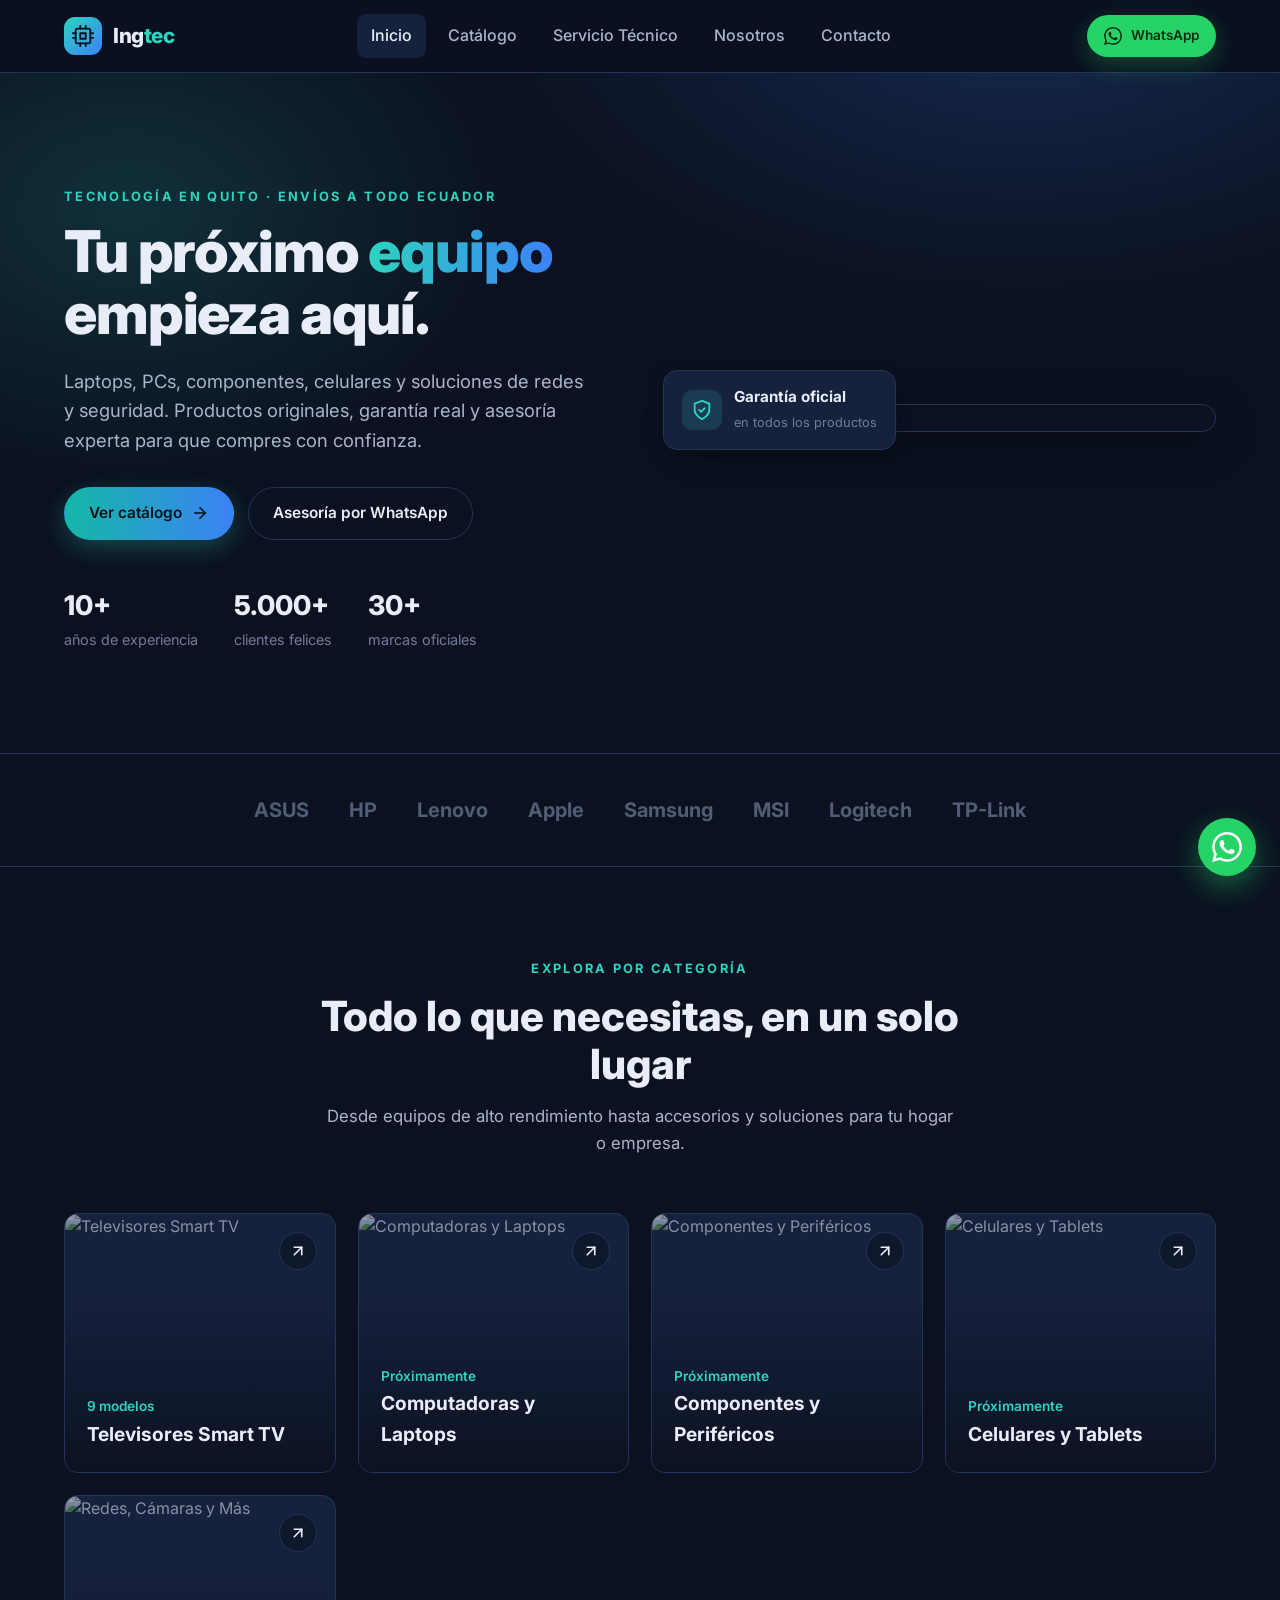
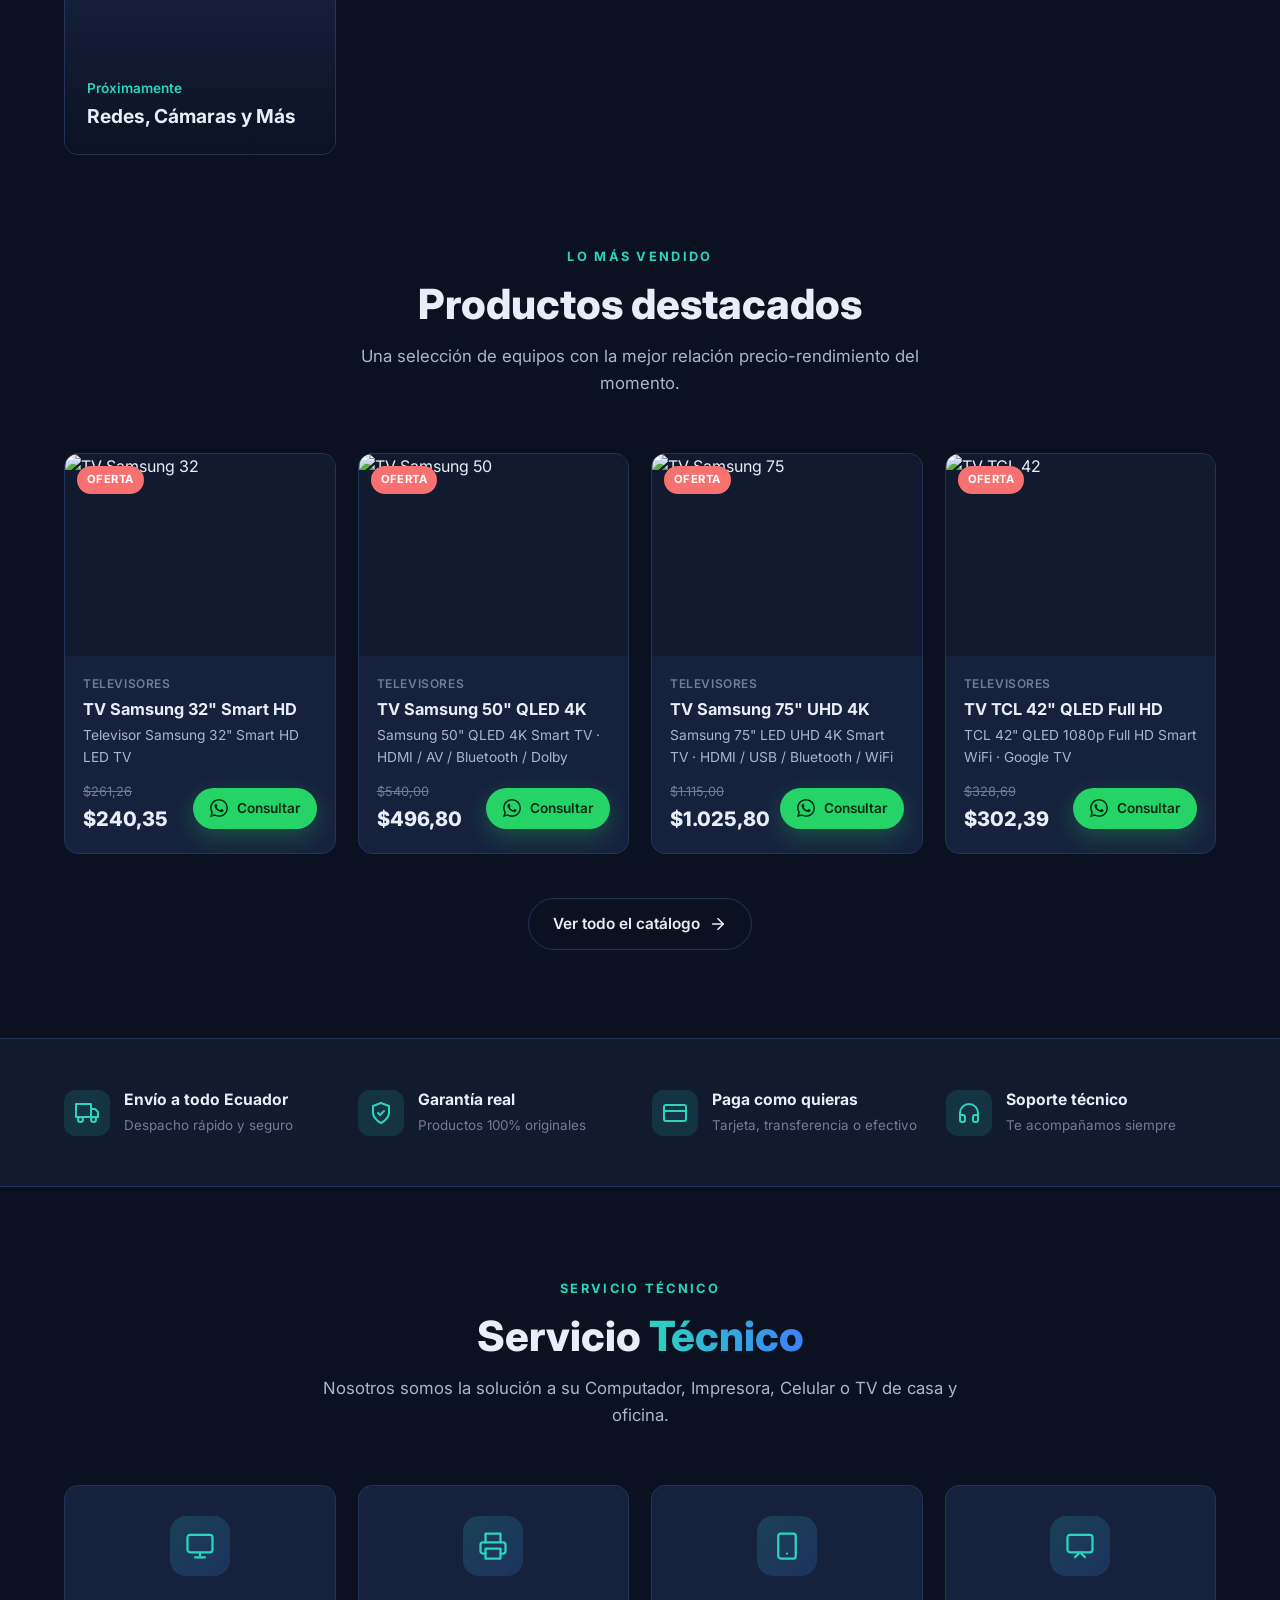
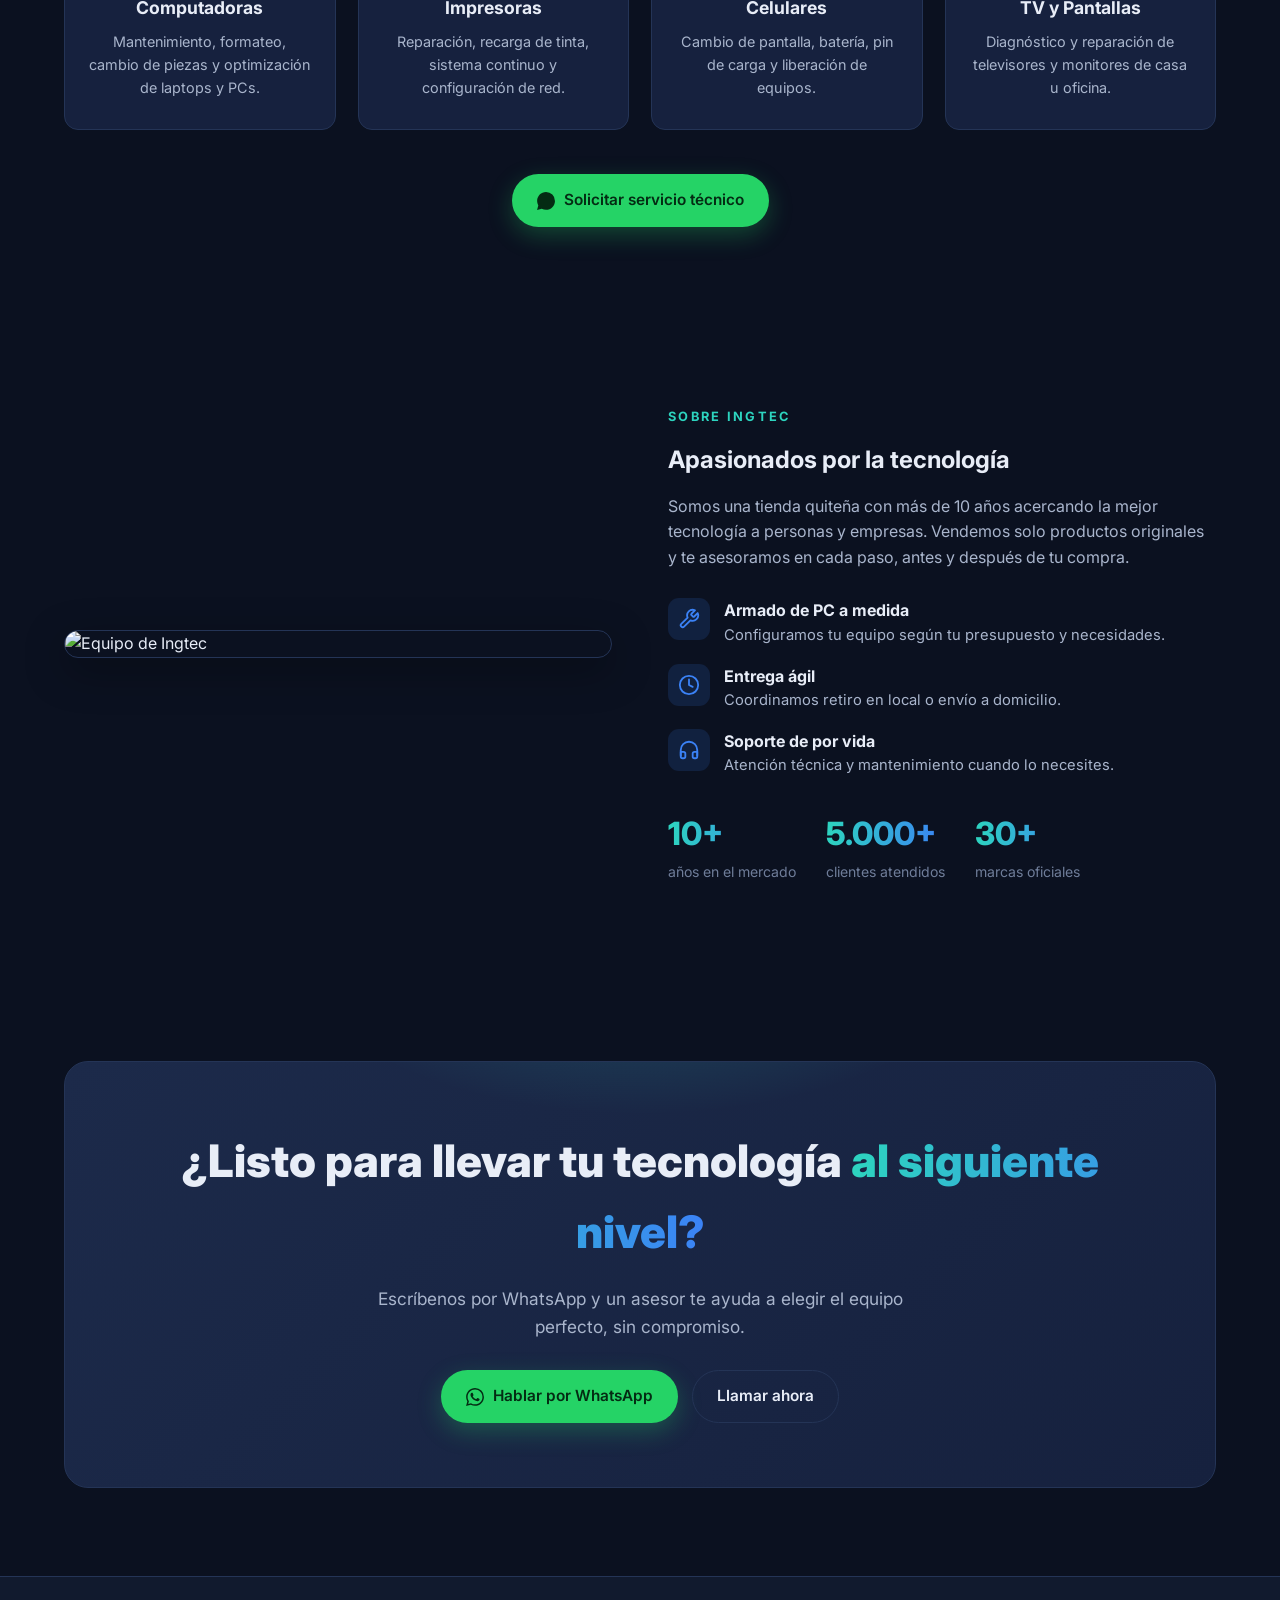
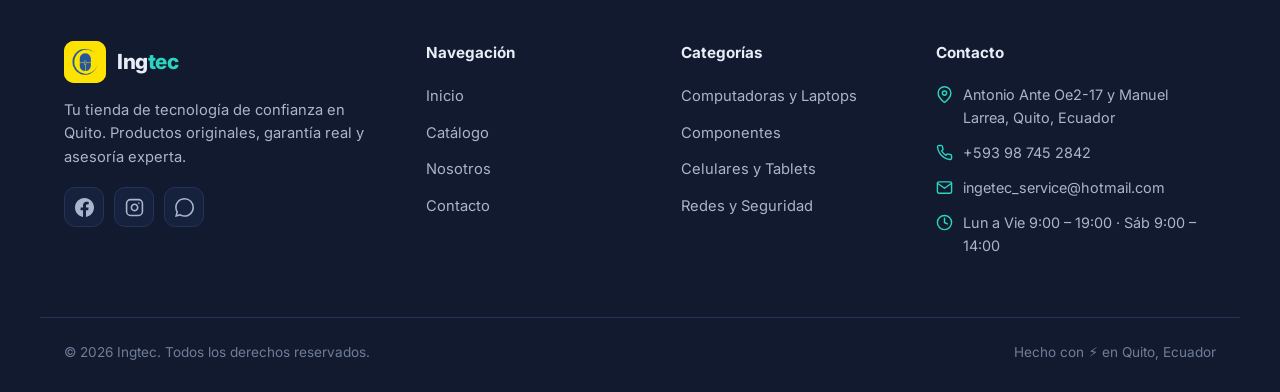
==== commit 4a2e3b25: "Rebranding a Ingetec Service, TVs, pagina de servicio y logo - Marca renombrada a Ingetec (logo, tex" ====
--- a/index.html
+++ b/index.html
@@ -9,7 +9,7 @@
   <link rel="preconnect" href="https://fonts.gstatic.com" crossorigin>
   <link href="https://fonts.googleapis.com/css2?family=Inter:wght@400;500;600;700;800;900&display=swap" rel="stylesheet">
   <link rel="stylesheet" href="assets/css/styles.css">
-  <link rel="icon" href="data:image/svg+xml,<svg xmlns='http://www.w3.org/2000/svg' viewBox='0 0 100 100'><rect width='100' height='100' rx='22' fill='%232dd4bf'/><text x='50' y='70' font-size='60' text-anchor='middle' fill='%2304121a' font-family='Arial' font-weight='bold'>I</text></svg>">
+  <link rel="icon" href="assets/img/logo.png">
 </head>
 <body>
 
@@ -25,6 +25,7 @@
       <nav class="nav" id="main-nav">
         <a href="index.html" class="active">Inicio</a>
         <a href="catalogo.html">Catálogo</a>
+        <a href="servicio.html">Servicio Técnico</a>
         <a href="index.html#nosotros">Nosotros</a>
         <a href="contacto.html">Contacto</a>
       </nav>
@@ -126,6 +127,45 @@
       </div>
     </div>
   </div>
+
+  <!-- SERVICIO TÉCNICO -->
+  <section id="servicio-tecnico">
+    <div class="container">
+      <div class="section-head reveal">
+        <span class="eyebrow">Servicio Técnico</span>
+        <h2>Servicio <span class="gradient-text">Técnico</span></h2>
+        <p>Nosotros somos la solución a su Computador, Impresora, Celular o TV de casa y oficina.</p>
+      </div>
+      <div class="services-grid">
+        <div class="service-card reveal">
+          <span class="ic"><svg viewBox="0 0 24 24" fill="none" stroke="currentColor" stroke-width="1.8" stroke-linecap="round" stroke-linejoin="round"><rect x="2" y="3" width="20" height="14" rx="2"/><line x1="8" y1="21" x2="16" y2="21"/><line x1="12" y1="17" x2="12" y2="21"/></svg></span>
+          <h3>Computadoras</h3>
+          <p>Mantenimiento, formateo, cambio de piezas y optimización de laptops y PCs.</p>
+        </div>
+        <div class="service-card reveal">
+          <span class="ic"><svg viewBox="0 0 24 24" fill="none" stroke="currentColor" stroke-width="1.8" stroke-linecap="round" stroke-linejoin="round"><polyline points="6 9 6 2 18 2 18 9"/><path d="M6 18H4a2 2 0 01-2-2v-5a2 2 0 012-2h16a2 2 0 012 2v5a2 2 0 01-2 2h-2"/><rect x="6" y="14" width="12" height="8"/></svg></span>
+          <h3>Impresoras</h3>
+          <p>Reparación, recarga de tinta, sistema continuo y configuración de red.</p>
+        </div>
+        <div class="service-card reveal">
+          <span class="ic"><svg viewBox="0 0 24 24" fill="none" stroke="currentColor" stroke-width="1.8" stroke-linecap="round" stroke-linejoin="round"><rect x="5" y="2" width="14" height="20" rx="2"/><line x1="12" y1="18" x2="12.01" y2="18"/></svg></span>
+          <h3>Celulares</h3>
+          <p>Cambio de pantalla, batería, pin de carga y liberación de equipos.</p>
+        </div>
+        <div class="service-card reveal">
+          <span class="ic"><svg viewBox="0 0 24 24" fill="none" stroke="currentColor" stroke-width="1.8" stroke-linecap="round" stroke-linejoin="round"><rect x="2" y="3" width="20" height="14" rx="2"/><polyline points="8 21 12 17 16 21"/></svg></span>
+          <h3>TV y Pantallas</h3>
+          <p>Diagnóstico y reparación de televisores y monitores de casa u oficina.</p>
+        </div>
+      </div>
+      <div style="text-align:center; margin-top:44px;" class="reveal">
+        <a class="btn btn-whatsapp" data-wa="¡Hola Ingtec! Necesito servicio técnico para mi equipo.">
+          <svg viewBox="0 0 24 24" fill="currentColor"><path d="M.057 24l1.687-6.163a11.867 11.867 0 01-1.587-5.946C.16 5.335 5.495 0 12.05 0a11.82 11.82 0 018.413 3.488 11.82 11.82 0 013.48 8.414c-.003 6.557-5.338 11.892-11.893 11.892a11.9 11.9 0 01-5.688-1.448L.057 24z"/></svg>
+          Solicitar servicio técnico
+        </a>
+      </div>
+    </div>
+  </section>
 
   <!-- NOSOTROS -->
   <section id="nosotros">
@@ -182,7 +222,7 @@
     <div class="container footer-grid">
       <div class="footer-col footer-about">
         <a href="index.html" class="logo">
-          <span class="logo-mark"><svg viewBox="0 0 24 24" fill="none" stroke="currentColor" stroke-width="2" stroke-linecap="round" stroke-linejoin="round"><rect x="4" y="4" width="16" height="16" rx="2"/><rect x="9" y="9" width="6" height="6"/><line x1="9" y1="1" x2="9" y2="4"/><line x1="15" y1="1" x2="15" y2="4"/><line x1="9" y1="20" x2="9" y2="23"/><line x1="15" y1="20" x2="15" y2="23"/><line x1="20" y1="9" x2="23" y2="9"/><line x1="20" y1="14" x2="23" y2="14"/><line x1="1" y1="9" x2="4" y2="9"/><line x1="1" y1="14" x2="4" y2="14"/></svg></span>
+          <img src="assets/img/logo.png" alt="Ingetec" class="logo-img">
           Ing<span class="dot">tec</span>
         </a>
         <p>Tu tienda de tecnología de confianza en Quito. Productos originales, garantía real y asesoría experta.</p>
@@ -231,6 +271,7 @@
 
   <script src="assets/js/icons.js"></script>
   <script src="assets/js/products.js"></script>
+  <script src="assets/js/store.js"></script>
   <script src="assets/js/main.js"></script>
 </body>
 </html>
--- a/assets/css/styles.css
+++ b/assets/css/styles.css
@@ -118,8 +118,9 @@
   justify-content: space-between;
   height: 72px;
 }
-.logo { display: flex; align-items: center; gap: 11px; font-weight: 800; font-size: 1.3rem; letter-spacing: -0.02em; }
+.logo { display: flex; align-items: center; gap: 0; font-weight: 800; font-size: 1.3rem; letter-spacing: -0.02em; }
 .logo .logo-mark {
+  margin-right: 11px;
   width: 38px; height: 38px;
   display: grid; place-items: center;
   border-radius: 11px;
@@ -127,6 +128,14 @@
   color: #04121a;
 }
 .logo .logo-mark svg { width: 22px; height: 22px; }
+.logo .logo-img {
+  width: 42px; height: 42px;
+  margin-right: 11px;
+  border-radius: 10px;
+  object-fit: cover;
+  background: #ffd400;
+  flex-shrink: 0;
+}
 .logo .dot { color: var(--primary); }
 
 .nav { display: flex; align-items: center; gap: 8px; }
@@ -300,6 +309,29 @@
 .product-price .now { font-size: 1.25rem; font-weight: 800; color: var(--text); }
 .product-price .was { font-size: 0.8rem; color: var(--muted); text-decoration: line-through; }
 .no-results { grid-column: 1 / -1; text-align: center; color: var(--muted); padding: 60px 0; }
+
+/* ============================================================
+   SERVICIO TÉCNICO
+   ============================================================ */
+.services-grid { display: grid; grid-template-columns: repeat(4, 1fr); gap: 22px; }
+.service-card {
+  background: var(--surface);
+  border: 1px solid var(--border);
+  border-radius: var(--radius);
+  padding: 30px 24px;
+  text-align: center;
+  transition: transform 0.22s var(--ease), border-color 0.22s, box-shadow 0.22s;
+}
+.service-card:hover { transform: translateY(-6px); border-color: var(--primary); box-shadow: var(--shadow); }
+.service-card .ic {
+  width: 60px; height: 60px; margin: 0 auto 18px;
+  border-radius: 16px; display: grid; place-items: center;
+  background: linear-gradient(135deg, rgba(45,212,191,.18), rgba(59,130,246,.18));
+  color: var(--primary);
+}
+.service-card .ic svg { width: 30px; height: 30px; }
+.service-card h3 { font-size: 1.1rem; font-weight: 700; margin-bottom: 8px; }
+.service-card p { color: var(--text-soft); font-size: 0.9rem; }
 
 /* ============================================================
    NOSOTROS / FEATURES
@@ -450,10 +482,111 @@
 .reveal.in { opacity: 1; transform: none; }
 
 /* ============================================================
+   PANEL ADMINISTRADOR
+   ============================================================ */
+.admin-body { background: var(--bg); min-height: 100vh; }
+
+/* Login */
+.admin-login {
+  min-height: 100vh;
+  display: grid; place-items: center;
+  padding: 24px;
+}
+.login-card {
+  width: 100%; max-width: 400px;
+  background: var(--surface);
+  border: 1px solid var(--border);
+  border-radius: var(--radius);
+  padding: 38px 32px;
+  box-shadow: var(--shadow);
+  text-align: center;
+}
+.login-card .logo { justify-content: center; margin-bottom: 22px; }
+.login-card h1 { font-size: 1.4rem; margin-bottom: 6px; }
+.login-card p { color: var(--text-soft); font-size: 0.92rem; margin-bottom: 24px; }
+.login-error { color: var(--danger); font-size: 0.86rem; margin-top: 12px; min-height: 18px; }
+
+/* Topbar */
+.admin-top {
+  position: sticky; top: 0; z-index: 50;
+  background: rgba(11,17,32,.85); backdrop-filter: blur(12px);
+  border-bottom: 1px solid var(--border);
+}
+.admin-top-inner { display: flex; align-items: center; justify-content: space-between; height: 66px; }
+.admin-top .right { display: flex; gap: 10px; align-items: center; flex-wrap: wrap; }
+.admin-badge { font-size: 0.78rem; color: var(--primary); background: rgba(45,212,191,.12); padding: 5px 12px; border-radius: 999px; font-weight: 600; }
+
+/* Layout */
+.admin-wrap { padding: 32px 0 80px; }
+.admin-grid { display: grid; grid-template-columns: 380px 1fr; gap: 28px; align-items: start; }
+
+.admin-panel {
+  background: var(--surface);
+  border: 1px solid var(--border);
+  border-radius: var(--radius);
+  padding: 24px;
+}
+.admin-panel h2 { font-size: 1.15rem; margin-bottom: 4px; }
+.admin-panel .hint { color: var(--muted); font-size: 0.84rem; margin-bottom: 20px; }
+
+.admin-panel.sticky { position: sticky; top: 90px; }
+
+/* Tabla / lista de productos */
+.admin-toolbar { display: flex; flex-wrap: wrap; gap: 10px; align-items: center; justify-content: space-between; margin-bottom: 18px; }
+.admin-search { flex: 1; min-width: 180px; }
+.admin-search input { width: 100%; background: var(--bg); border: 1px solid var(--border); border-radius: var(--radius-sm); padding: 10px 14px; color: var(--text); font-family: inherit; }
+.admin-search input:focus { outline: none; border-color: var(--primary); }
+
+.admin-list { display: grid; gap: 12px; }
+.admin-item {
+  display: grid; grid-template-columns: 64px 1fr auto; gap: 14px; align-items: center;
+  background: var(--bg-soft); border: 1px solid var(--border); border-radius: var(--radius-sm);
+  padding: 12px;
+}
+.admin-item img { width: 64px; height: 56px; object-fit: cover; border-radius: 8px; background: var(--bg); }
+.admin-item .meta h4 { font-size: 0.96rem; line-height: 1.25; }
+.admin-item .meta span { font-size: 0.8rem; color: var(--muted); }
+.admin-item .meta .price { color: var(--primary); font-weight: 700; }
+.admin-item .acts { display: flex; gap: 6px; }
+.icon-btn {
+  width: 36px; height: 36px; border-radius: 9px; display: grid; place-items: center;
+  background: var(--surface); border: 1px solid var(--border); color: var(--text-soft); cursor: pointer;
+  transition: all 0.15s;
+}
+.icon-btn:hover { border-color: var(--primary); color: var(--primary); }
+.icon-btn.danger:hover { border-color: var(--danger); color: var(--danger); }
+.icon-btn svg { width: 17px; height: 17px; }
+
+/* Vista previa de imagen en el form */
+.img-preview {
+  width: 100%; aspect-ratio: 4/3; border-radius: var(--radius-sm);
+  background: var(--bg) center/cover no-repeat;
+  border: 1px dashed var(--border); margin-bottom: 12px;
+  display: grid; place-items: center; color: var(--muted); font-size: 0.85rem; overflow: hidden;
+}
+.img-preview img { width: 100%; height: 100%; object-fit: cover; }
+
+.form-actions { display: flex; gap: 10px; margin-top: 8px; flex-wrap: wrap; }
+.btn-block { width: 100%; }
+
+.admin-note {
+  background: rgba(59,130,246,.1); border: 1px solid rgba(59,130,246,.3);
+  border-radius: var(--radius-sm); padding: 14px 16px; font-size: 0.86rem;
+  color: var(--text-soft); margin-bottom: 22px;
+}
+.admin-note strong { color: var(--text); }
+.admin-empty { text-align: center; color: var(--muted); padding: 40px 0; }
+
+@media (max-width: 900px) {
+  .admin-grid { grid-template-columns: 1fr; }
+  .admin-panel.sticky { position: static; }
+}
+
+/* ============================================================
    RESPONSIVE
    ============================================================ */
 @media (max-width: 1024px) {
-  .cat-grid, .product-grid { grid-template-columns: repeat(2, 1fr); }
+  .cat-grid, .product-grid, .services-grid { grid-template-columns: repeat(2, 1fr); }
   .perks-grid { grid-template-columns: repeat(2, 1fr); }
   .footer-grid { grid-template-columns: 1fr 1fr; gap: 32px; }
 }
@@ -472,7 +605,7 @@
 }
 @media (max-width: 560px) {
   .container { padding: 0 18px; }
-  .cat-grid, .product-grid { grid-template-columns: 1fr; }
+  .cat-grid, .product-grid, .services-grid { grid-template-columns: 1fr; }
   .perks-grid, .form-row { grid-template-columns: 1fr; }
   .footer-grid { grid-template-columns: 1fr; }
   .hero-stats { gap: 24px; }
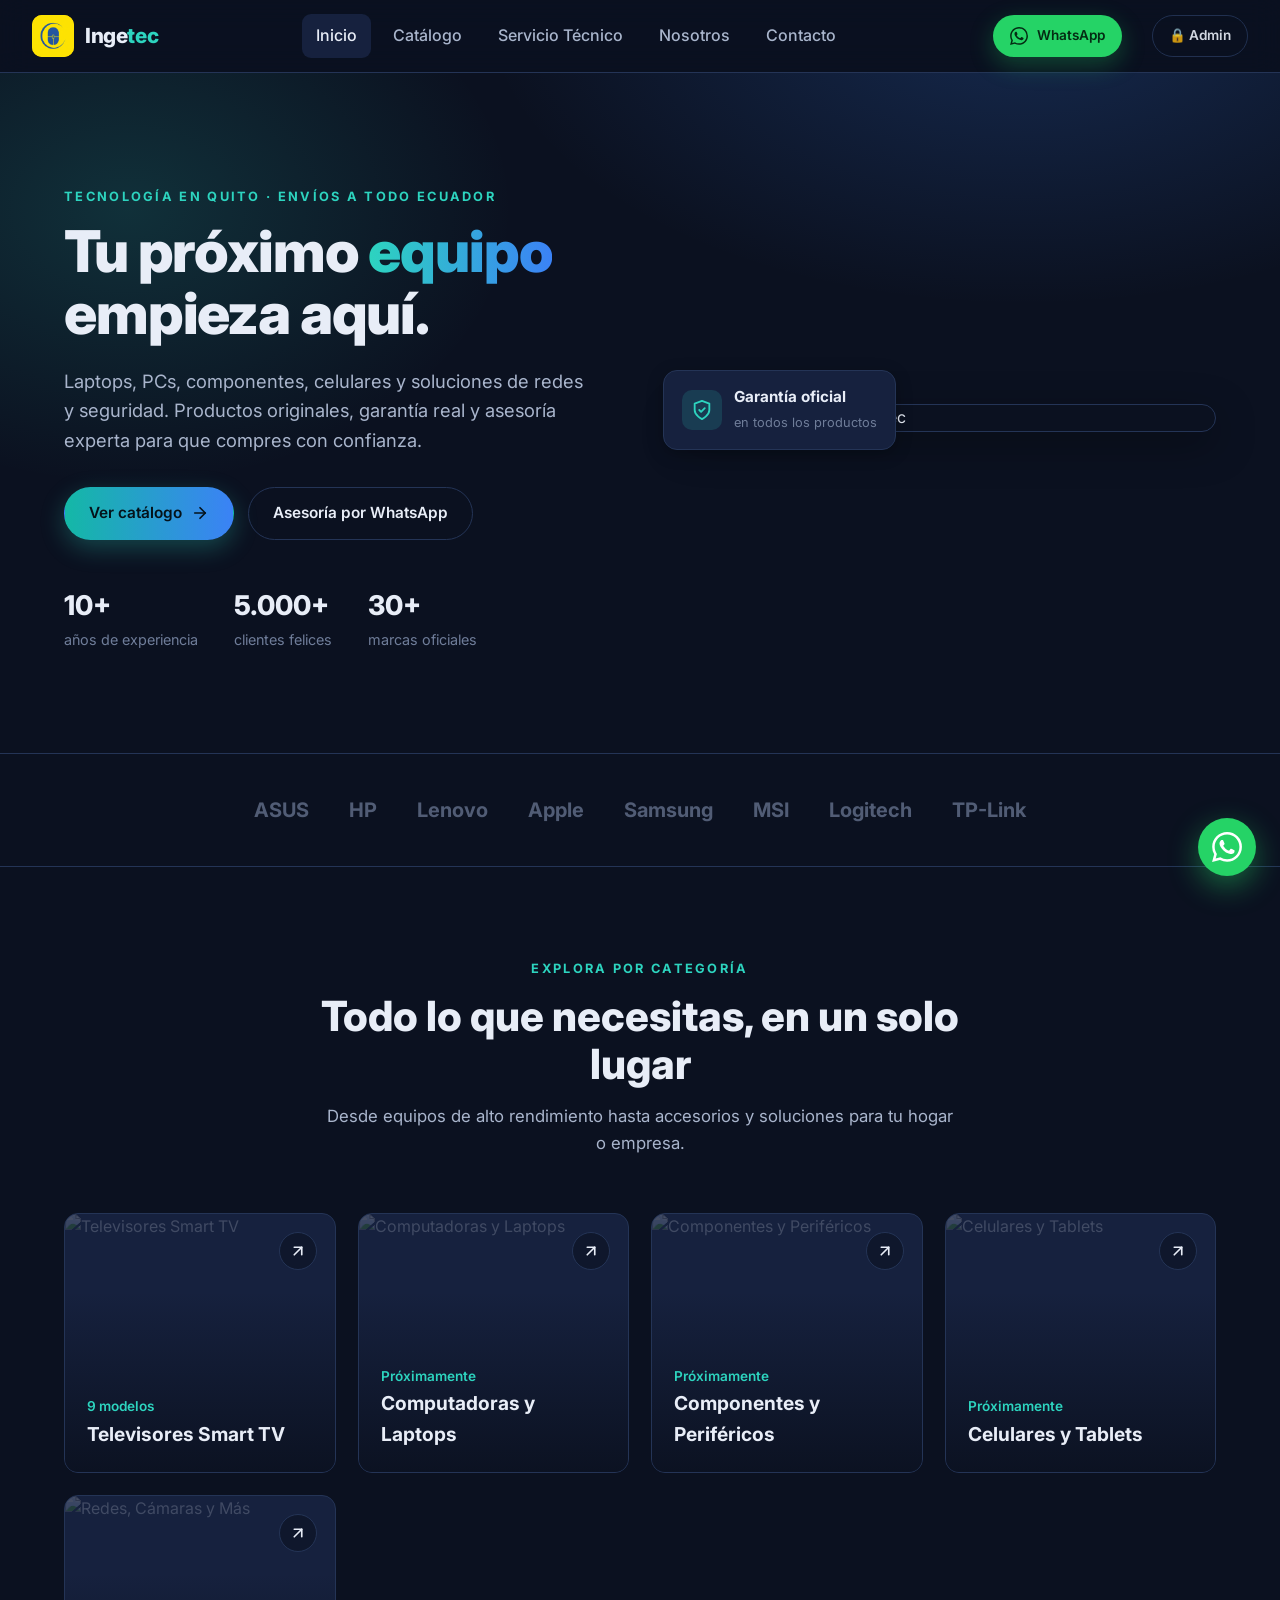
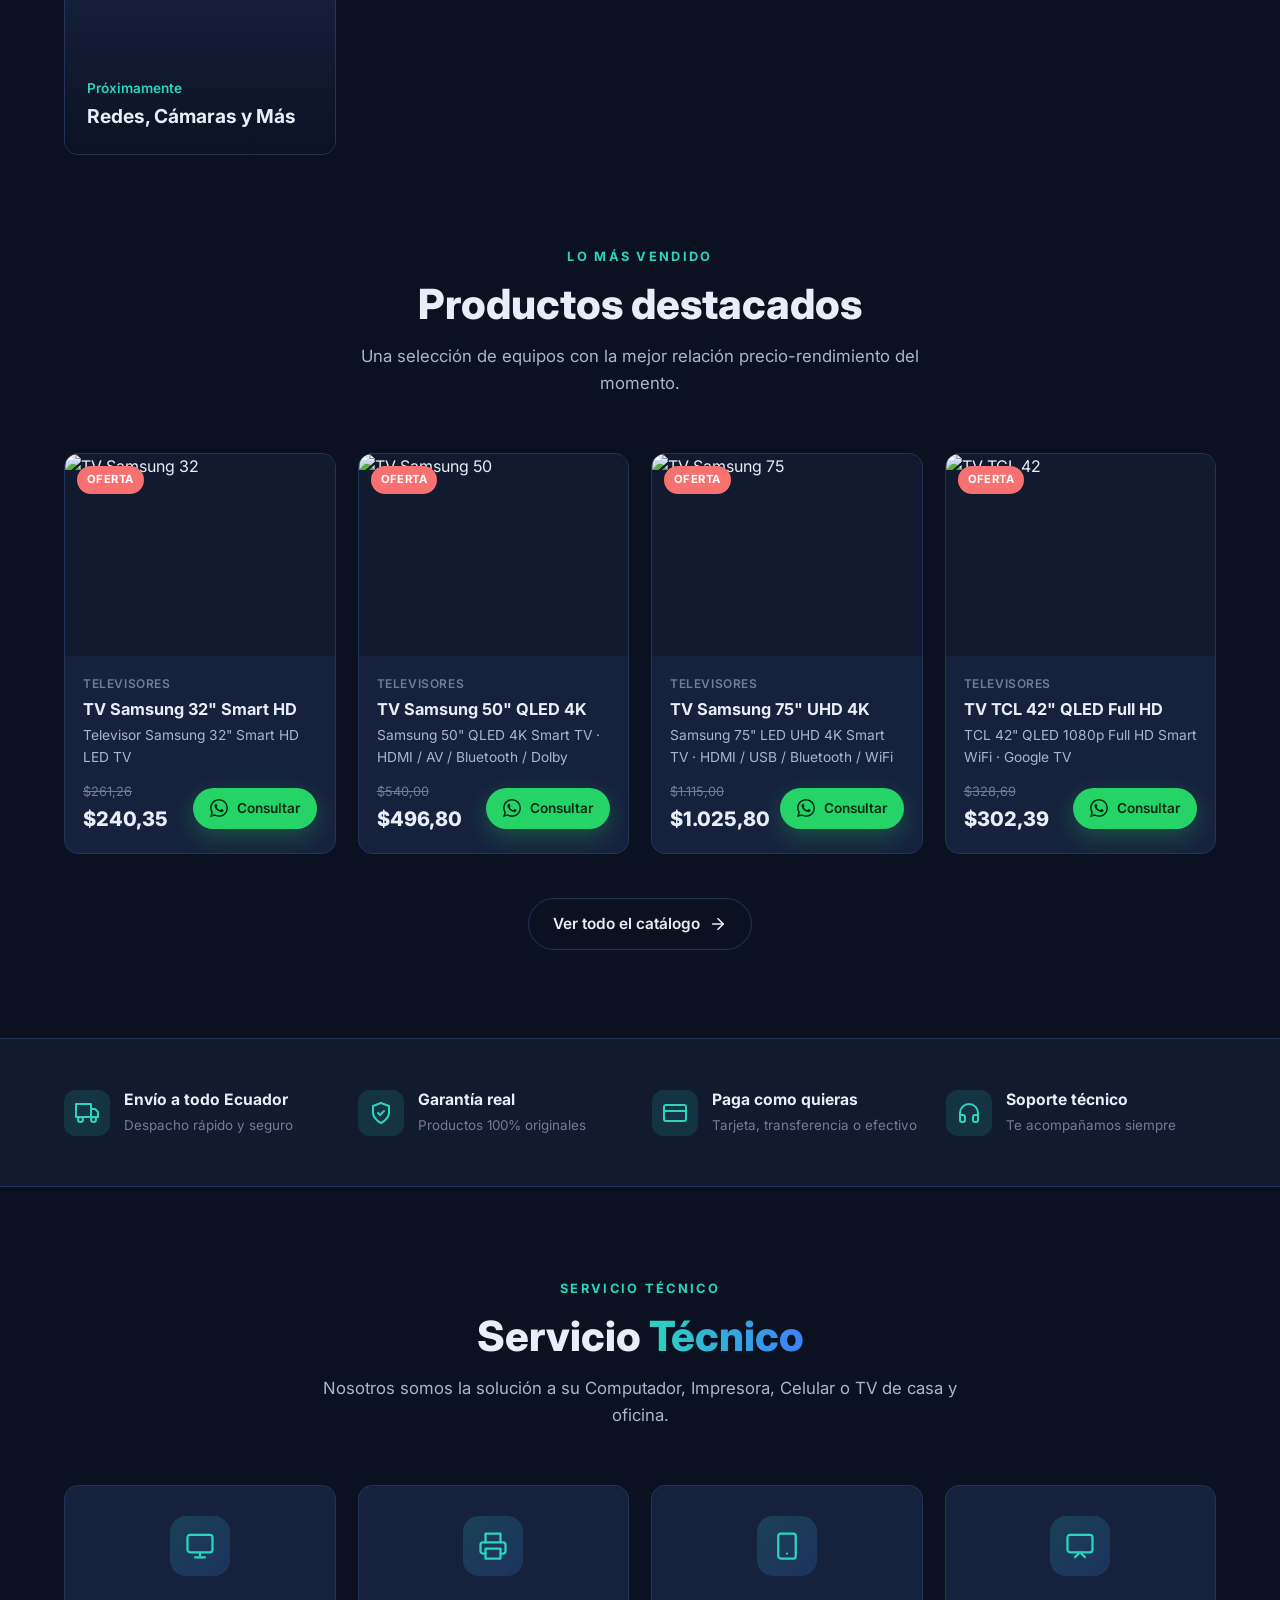
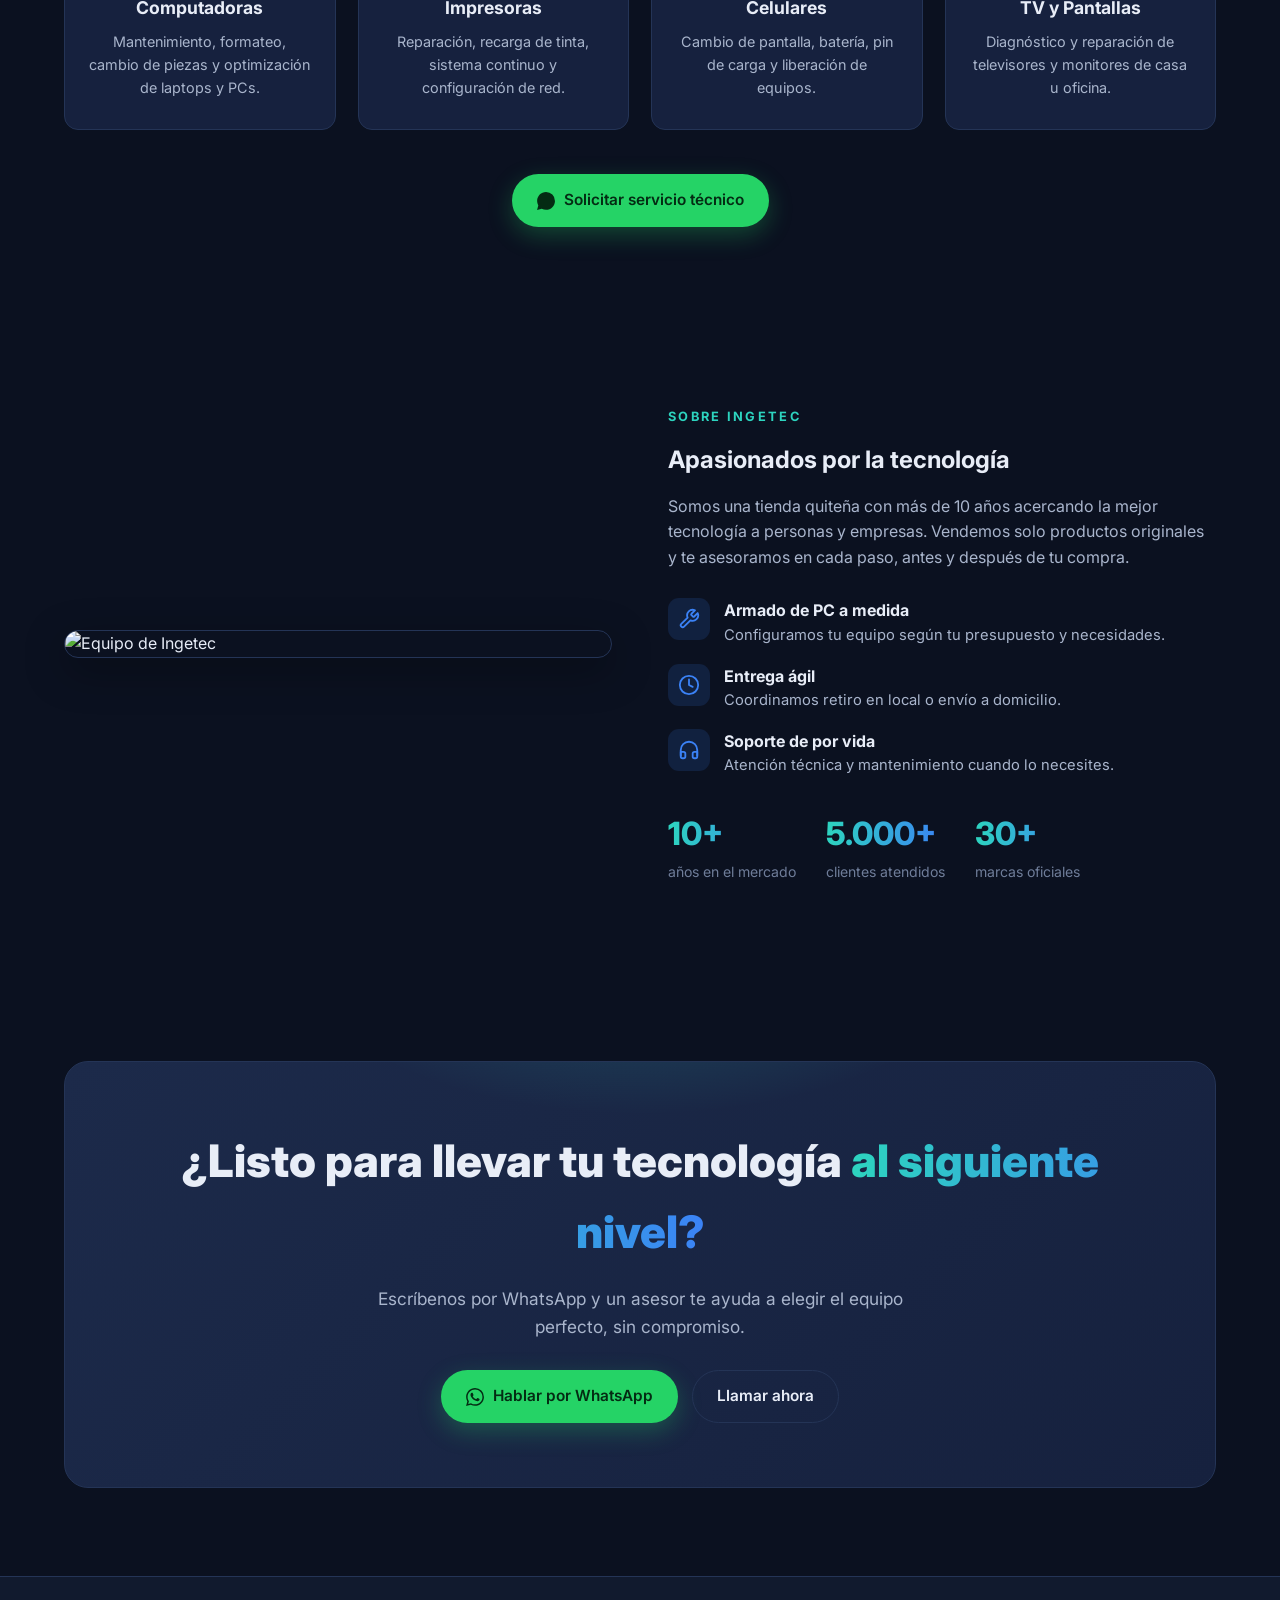
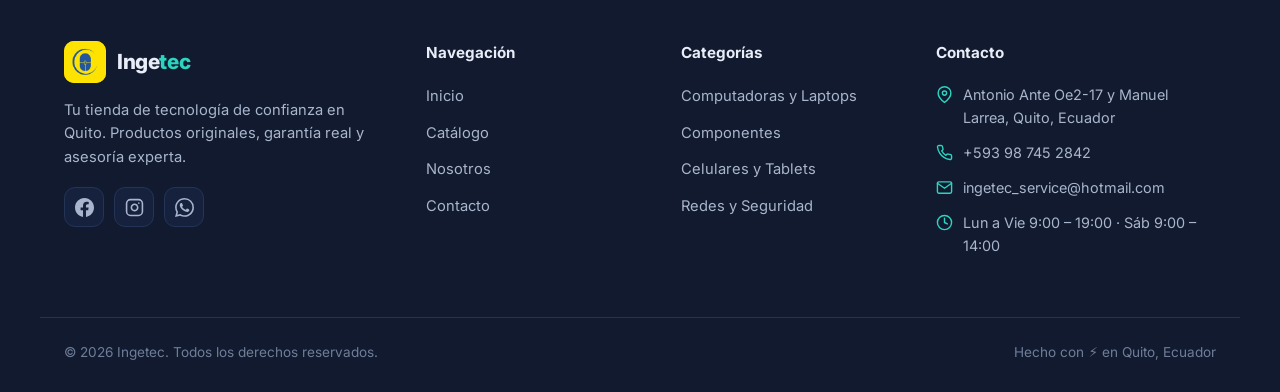
==== commit 5ea081b8: "Integra Firebase: panel admin en la nube, categorias y ajustes de marca - Firestore + Firebase Auth:" ====
--- a/index.html
+++ b/index.html
@@ -3,8 +3,8 @@
 <head>
   <meta charset="UTF-8">
   <meta name="viewport" content="width=device-width, initial-scale=1.0">
-  <title>Ingtec · Tecnología en Quito — Laptops, PCs, Componentes y más</title>
-  <meta name="description" content="Ingtec: tu tienda de tecnología en Quito. Laptops, computadoras, componentes, celulares, redes y seguridad. Asesoría experta y pedidos por WhatsApp.">
+  <title>Ingetec · Tecnología en Quito — Laptops, PCs, Componentes y más</title>
+  <meta name="description" content="Ingetec: tu tienda de tecnología en Quito. Laptops, computadoras, componentes, celulares, redes y seguridad. Asesoría experta y pedidos por WhatsApp.">
   <link rel="preconnect" href="https://fonts.googleapis.com">
   <link rel="preconnect" href="https://fonts.gstatic.com" crossorigin>
   <link href="https://fonts.googleapis.com/css2?family=Inter:wght@400;500;600;700;800;900&display=swap" rel="stylesheet">
@@ -17,10 +17,8 @@
   <header class="site-header">
     <div class="container header-inner">
       <a href="index.html" class="logo">
-        <span class="logo-mark">
-          <svg viewBox="0 0 24 24" fill="none" stroke="currentColor" stroke-width="2" stroke-linecap="round" stroke-linejoin="round"><rect x="4" y="4" width="16" height="16" rx="2"/><rect x="9" y="9" width="6" height="6"/><line x1="9" y1="1" x2="9" y2="4"/><line x1="15" y1="1" x2="15" y2="4"/><line x1="9" y1="20" x2="9" y2="23"/><line x1="15" y1="20" x2="15" y2="23"/><line x1="20" y1="9" x2="23" y2="9"/><line x1="20" y1="14" x2="23" y2="14"/><line x1="1" y1="9" x2="4" y2="9"/><line x1="1" y1="14" x2="4" y2="14"/></svg>
-        </span>
-        Ing<span class="dot">tec</span>
+        <img src="assets/img/logo.png" alt="Ingetec" class="logo-img">
+        Inge<span class="dot">tec</span>
       </a>
       <nav class="nav" id="main-nav">
         <a href="index.html" class="active">Inicio</a>
@@ -30,10 +28,11 @@
         <a href="contacto.html">Contacto</a>
       </nav>
       <div class="header-actions">
-        <a class="btn btn-whatsapp btn-sm" data-wa="¡Hola Ingtec! Quisiera información sobre sus productos.">
+        <a class="btn btn-whatsapp btn-sm" data-wa="¡Hola Ingetec! Quisiera información sobre sus productos.">
           <svg viewBox="0 0 24 24" fill="currentColor"><path d="M.057 24l1.687-6.163a11.867 11.867 0 01-1.587-5.946C.16 5.335 5.495 0 12.05 0a11.82 11.82 0 018.413 3.488 11.82 11.82 0 013.48 8.414c-.003 6.557-5.338 11.892-11.893 11.892a11.9 11.9 0 01-5.688-1.448L.057 24zm6.597-3.807c1.676.995 3.276 1.591 5.392 1.592 5.448 0 9.886-4.434 9.889-9.885.002-5.462-4.415-9.89-9.881-9.892-5.452 0-9.887 4.434-9.889 9.884-.001 2.225.651 3.891 1.746 5.634l-.999 3.648 3.742-.981zm11.387-5.464c-.074-.124-.272-.198-.57-.347-.297-.149-1.758-.868-2.031-.967-.272-.099-.47-.149-.669.149-.198.297-.768.967-.941 1.165-.173.198-.347.223-.644.074-.297-.149-1.255-.462-2.39-1.475-.883-.788-1.48-1.761-1.653-2.059-.173-.297-.018-.458.13-.606.134-.133.297-.347.446-.521.151-.172.2-.296.3-.495.099-.198.05-.372-.025-.521-.075-.148-.669-1.611-.916-2.206-.242-.579-.487-.501-.669-.51l-.57-.01c-.198 0-.52.074-.792.372s-1.04 1.016-1.04 2.479 1.065 2.876 1.213 3.074c.149.198 2.095 3.2 5.076 4.487.709.306 1.263.489 1.694.626.712.226 1.36.194 1.872.118.571-.085 1.758-.719 2.006-1.413.248-.695.248-1.29.173-1.414z"/></svg>
           WhatsApp
         </a>
+        <a href="admin.html" class="btn btn-ghost btn-sm btn-admin" title="Acceso para administrador">🔒 Admin</a>
         <button class="nav-toggle" id="nav-toggle" aria-label="Menú">
           <svg viewBox="0 0 24 24" fill="none" stroke="currentColor" stroke-width="2" stroke-linecap="round"><line x1="3" y1="6" x2="21" y2="6"/><line x1="3" y1="12" x2="21" y2="12"/><line x1="3" y1="18" x2="21" y2="18"/></svg>
         </button>
@@ -52,7 +51,7 @@
           <a href="catalogo.html" class="btn btn-primary">Ver catálogo
             <svg viewBox="0 0 24 24" fill="none" stroke="currentColor" stroke-width="2.2" stroke-linecap="round" stroke-linejoin="round"><line x1="5" y1="12" x2="19" y2="12"/><polyline points="12 5 19 12 12 19"/></svg>
           </a>
-          <a class="btn btn-ghost" data-wa="¡Hola Ingtec! Quiero asesoría para elegir un equipo.">Asesoría por WhatsApp</a>
+          <a class="btn btn-ghost" data-wa="¡Hola Ingetec! Quiero asesoría para elegir un equipo.">Asesoría por WhatsApp</a>
         </div>
         <div class="hero-stats">
           <div class="stat"><strong>10+</strong><span>años de experiencia</span></div>
@@ -61,7 +60,7 @@
         </div>
       </div>
       <div class="hero-visual reveal">
-        <img src="https://images.unsplash.com/photo-1593640408182-31c70c8268f5?auto=format&fit=crop&w=1000&q=80" alt="Setup de tecnología Ingtec">
+        <img src="https://images.unsplash.com/photo-1593640408182-31c70c8268f5?auto=format&fit=crop&w=1000&q=80" alt="Setup de tecnología Ingetec">
         <div class="hero-badge">
           <span class="ic"><svg viewBox="0 0 24 24" fill="none" stroke="currentColor" stroke-width="2" stroke-linecap="round" stroke-linejoin="round"><path d="M12 22s8-4 8-10V5l-8-3-8 3v7c0 6 8 10 8 10z"/><polyline points="9 12 11 14 15 10"/></svg></span>
           <div><strong>Garantía oficial</strong><span>en todos los productos</span></div>
@@ -159,7 +158,7 @@
         </div>
       </div>
       <div style="text-align:center; margin-top:44px;" class="reveal">
-        <a class="btn btn-whatsapp" data-wa="¡Hola Ingtec! Necesito servicio técnico para mi equipo.">
+        <a class="btn btn-whatsapp" data-wa="¡Hola Ingetec! Necesito servicio técnico para mi equipo.">
           <svg viewBox="0 0 24 24" fill="currentColor"><path d="M.057 24l1.687-6.163a11.867 11.867 0 01-1.587-5.946C.16 5.335 5.495 0 12.05 0a11.82 11.82 0 018.413 3.488 11.82 11.82 0 013.48 8.414c-.003 6.557-5.338 11.892-11.893 11.892a11.9 11.9 0 01-5.688-1.448L.057 24z"/></svg>
           Solicitar servicio técnico
         </a>
@@ -171,10 +170,10 @@
   <section id="nosotros">
     <div class="container about-grid">
       <div class="about-visual reveal">
-        <img src="https://images.unsplash.com/photo-1521737711867-e3b97375f902?auto=format&fit=crop&w=900&q=80" alt="Equipo de Ingtec">
+        <img src="https://images.unsplash.com/photo-1521737711867-e3b97375f902?auto=format&fit=crop&w=900&q=80" alt="Equipo de Ingetec">
       </div>
       <div class="about-copy reveal">
-        <span class="eyebrow">Sobre Ingtec</span>
+        <span class="eyebrow">Sobre Ingetec</span>
         <h2>Apasionados por la tecnología</h2>
         <p style="color:var(--text-soft); margin-top:14px;">Somos una tienda quiteña con más de 10 años acercando la mejor tecnología a personas y empresas. Vendemos solo productos originales y te asesoramos en cada paso, antes y después de tu compra.</p>
         <div class="feature-list">
@@ -207,7 +206,7 @@
         <h2>¿Listo para llevar tu tecnología <span class="gradient-text">al siguiente nivel?</span></h2>
         <p>Escríbenos por WhatsApp y un asesor te ayuda a elegir el equipo perfecto, sin compromiso.</p>
         <div class="cta-actions">
-          <a class="btn btn-whatsapp" data-wa="¡Hola Ingtec! Quiero asesoría para una compra.">
+          <a class="btn btn-whatsapp" data-wa="¡Hola Ingetec! Quiero asesoría para una compra.">
             <svg viewBox="0 0 24 24" fill="currentColor"><path d="M.057 24l1.687-6.163a11.867 11.867 0 01-1.587-5.946C.16 5.335 5.495 0 12.05 0a11.82 11.82 0 018.413 3.488 11.82 11.82 0 013.48 8.414c-.003 6.557-5.338 11.892-11.893 11.892a11.9 11.9 0 01-5.688-1.448L.057 24zm6.597-3.807c1.676.995 3.276 1.591 5.392 1.592 5.448 0 9.886-4.434 9.889-9.885.002-5.462-4.415-9.89-9.881-9.892-5.452 0-9.887 4.434-9.889 9.884-.001 2.225.651 3.891 1.746 5.634l-.999 3.648 3.742-.981zm11.387-5.464c-.074-.124-.272-.198-.57-.347-.297-.149-1.758-.868-2.031-.967-.272-.099-.47-.149-.669.149-.198.297-.768.967-.941 1.165-.173.198-.347.223-.644.074-.297-.149-1.255-.462-2.39-1.475-.883-.788-1.48-1.761-1.653-2.059-.173-.297-.018-.458.13-.606.134-.133.297-.347.446-.521.151-.172.2-.296.3-.495.099-.198.05-.372-.025-.521-.075-.148-.669-1.611-.916-2.206-.242-.579-.487-.501-.669-.51l-.57-.01c-.198 0-.52.074-.792.372s-1.04 1.016-1.04 2.479 1.065 2.876 1.213 3.074c.149.198 2.095 3.2 5.076 4.487.709.306 1.263.489 1.694.626.712.226 1.36.194 1.872.118.571-.085 1.758-.719 2.006-1.413.248-.695.248-1.29.173-1.414z"/></svg>
             Hablar por WhatsApp
           </a>
@@ -223,13 +222,13 @@
       <div class="footer-col footer-about">
         <a href="index.html" class="logo">
           <img src="assets/img/logo.png" alt="Ingetec" class="logo-img">
-          Ing<span class="dot">tec</span>
+          Inge<span class="dot">tec</span>
         </a>
         <p>Tu tienda de tecnología de confianza en Quito. Productos originales, garantía real y asesoría experta.</p>
         <div class="social">
           <a href="#" aria-label="Facebook"><svg viewBox="0 0 24 24" fill="currentColor"><path d="M24 12.07C24 5.4 18.63 0 12 0S0 5.4 0 12.07C0 18.1 4.39 23.1 10.13 24v-8.44H7.08v-3.49h3.05V9.41c0-3.02 1.79-4.69 4.53-4.69 1.31 0 2.68.24 2.68.24v2.97h-1.51c-1.49 0-1.96.93-1.96 1.89v2.25h3.33l-.53 3.49h-2.8V24C19.61 23.1 24 18.1 24 12.07z"/></svg></a>
           <a href="#" aria-label="Instagram"><svg viewBox="0 0 24 24" fill="none" stroke="currentColor" stroke-width="2" stroke-linecap="round" stroke-linejoin="round"><rect x="2" y="2" width="20" height="20" rx="5"/><path d="M16 11.37A4 4 0 1112.63 8 4 4 0 0116 11.37z"/><line x1="17.5" y1="6.5" x2="17.51" y2="6.5"/></svg></a>
-          <a data-wa="¡Hola Ingtec!" aria-label="WhatsApp"><svg viewBox="0 0 24 24" fill="currentColor"><path d="M.057 24l1.687-6.163a11.867 11.867 0 01-1.587-5.946C.16 5.335 5.495 0 12.05 0a11.82 11.82 0 018.413 3.488 11.82 11.82 0 013.48 8.414c-.003 6.557-5.338 11.892-11.893 11.892a11.9 11.9 0 01-5.688-1.448L.057 24zm6.597-3.807c1.676.995 3.276 1.591 5.392 1.592 5.448 0 9.886-4.434 9.889-9.885.002-5.462-4.415-9.89-9.881-9.892-5.452 0-9.887 4.434-9.889 9.884-.001 2.225.651 3.891 1.746 5.634l-.999 3.648 3.742-.981z"/></svg></a>
+          <a data-wa="¡Hola Ingetec!" aria-label="WhatsApp"><svg viewBox="0 0 24 24" fill="currentColor"><path d="M.057 24l1.687-6.163a11.867 11.867 0 01-1.587-5.946C.16 5.335 5.495 0 12.05 0a11.82 11.82 0 018.413 3.488 11.82 11.82 0 013.48 8.414c-.003 6.557-5.338 11.892-11.893 11.892a11.9 11.9 0 01-5.688-1.448L.057 24zm6.597-3.807c1.676.995 3.276 1.591 5.392 1.592 5.448 0 9.886-4.434 9.889-9.885.002-5.462-4.415-9.89-9.881-9.892-5.452 0-9.887 4.434-9.889 9.884-.001 2.225.651 3.891 1.746 5.634l-.999 3.648 3.742-.981zm11.387-5.464c-.074-.124-.272-.198-.57-.347-.297-.149-1.758-.868-2.031-.967-.272-.099-.47-.149-.669.149-.198.297-.768.967-.941 1.165-.173.198-.347.223-.644.074-.297-.149-1.255-.462-2.39-1.475-.883-.788-1.48-1.761-1.653-2.059-.173-.297-.018-.458.13-.606.134-.133.297-.347.446-.521.151-.172.2-.296.3-.495.099-.198.05-.372-.025-.521-.075-.148-.669-1.611-.916-2.206-.242-.579-.487-.501-.669-.51l-.57-.01c-.198 0-.52.074-.792.372s-1.04 1.016-1.04 2.479 1.065 2.876 1.213 3.074c.149.198 2.095 3.2 5.076 4.487.709.306 1.263.489 1.694.626.712.226 1.36.194 1.872.118.571-.085 1.758-.719 2.006-1.413.248-.695.248-1.29.173-1.414z"/></svg></a>
         </div>
       </div>
       <div class="footer-col">
@@ -259,18 +258,22 @@
       </div>
     </div>
     <div class="container footer-bottom">
-      <span>© <span data-year></span> Ingtec. Todos los derechos reservados.</span>
+      <span>© <span data-year></span> Ingetec. Todos los derechos reservados.</span>
       <span>Hecho con ⚡ en Quito, Ecuador</span>
     </div>
   </footer>
 
   <!-- WhatsApp flotante -->
-  <a class="wa-float" data-wa="¡Hola Ingtec! Quiero información." aria-label="WhatsApp">
+  <a class="wa-float" data-wa="¡Hola Ingetec! Quiero información." aria-label="WhatsApp">
     <svg viewBox="0 0 24 24" fill="currentColor"><path d="M.057 24l1.687-6.163a11.867 11.867 0 01-1.587-5.946C.16 5.335 5.495 0 12.05 0a11.82 11.82 0 018.413 3.488 11.82 11.82 0 013.48 8.414c-.003 6.557-5.338 11.892-11.893 11.892a11.9 11.9 0 01-5.688-1.448L.057 24zm6.597-3.807c1.676.995 3.276 1.591 5.392 1.592 5.448 0 9.886-4.434 9.889-9.885.002-5.462-4.415-9.89-9.881-9.892-5.452 0-9.887 4.434-9.889 9.884-.001 2.225.651 3.891 1.746 5.634l-.999 3.648 3.742-.981zm11.387-5.464c-.074-.124-.272-.198-.57-.347-.297-.149-1.758-.868-2.031-.967-.272-.099-.47-.149-.669.149-.198.297-.768.967-.941 1.165-.173.198-.347.223-.644.074-.297-.149-1.255-.462-2.39-1.475-.883-.788-1.48-1.761-1.653-2.059-.173-.297-.018-.458.13-.606.134-.133.297-.347.446-.521.151-.172.2-.296.3-.495.099-.198.05-.372-.025-.521-.075-.148-.669-1.611-.916-2.206-.242-.579-.487-.501-.669-.51l-.57-.01c-.198 0-.52.074-.792.372s-1.04 1.016-1.04 2.479 1.065 2.876 1.213 3.074c.149.198 2.095 3.2 5.076 4.487.709.306 1.263.489 1.694.626.712.226 1.36.194 1.872.118.571-.085 1.758-.719 2.006-1.413.248-.695.248-1.29.173-1.414z"/></svg>
   </a>
 
   <script src="assets/js/icons.js"></script>
   <script src="assets/js/products.js"></script>
+  <!-- Firebase (nube) -->
+  <script src="https://www.gstatic.com/firebasejs/10.14.1/firebase-app-compat.js"></script>
+  <script src="https://www.gstatic.com/firebasejs/10.14.1/firebase-firestore-compat.js"></script>
+  <script src="assets/js/firebase-config.js"></script>
   <script src="assets/js/store.js"></script>
   <script src="assets/js/main.js"></script>
 </body>
--- a/assets/css/styles.css
+++ b/assets/css/styles.css
@@ -1,5 +1,5 @@
 /* ============================================================
-   Ingtec — Tienda de Tecnología
+   Ingetec — Tienda de Tecnología
    Hoja de estilos principal
    ============================================================ */
 
@@ -449,6 +449,13 @@
 .footer-bottom { border-top: 1px solid var(--border); margin-top: 48px; padding-top: 24px; display: flex; justify-content: space-between; flex-wrap: wrap; gap: 12px; color: var(--muted); font-size: 0.85rem; }
 .footer-bottom a:hover { color: var(--primary); }
 
+/* Cabecera a todo el ancho para que el botón Admin quede en la esquina derecha */
+.site-header .container { max-width: 100%; padding: 0 32px; }
+
+/* Botón "Admin" en la cabecera (separado, en la esquina derecha) */
+.btn-admin { opacity: 0.9; margin-left: 18px; }
+@media (max-width: 600px) { .btn-admin { display: none; } }
+
 /* ---------- WhatsApp flotante ---------- */
 .wa-float {
   position: fixed; bottom: 24px; right: 24px; z-index: 90;
@@ -576,6 +583,20 @@
 }
 .admin-note strong { color: var(--text); }
 .admin-empty { text-align: center; color: var(--muted); padding: 40px 0; }
+
+/* ---------- Categorías (panel admin) ---------- */
+.cat-form { display: grid; grid-template-columns: 1fr 1fr 1fr auto; gap: 12px; align-items: end; }
+.cat-form .form-actions { margin: 0; }
+.cat-list { display: flex; flex-wrap: wrap; gap: 10px; }
+.cat-chip {
+  display: flex; align-items: center; gap: 12px;
+  background: var(--bg); border: 1px solid var(--border);
+  border-radius: 10px; padding: 8px 8px 8px 14px;
+}
+.cat-chip-meta { display: flex; flex-direction: column; line-height: 1.2; }
+.cat-chip-meta strong { font-size: 0.9rem; }
+.cat-chip-meta span { font-size: 0.75rem; color: var(--muted); }
+@media (max-width: 720px) { .cat-form { grid-template-columns: 1fr; } }
 
 @media (max-width: 900px) {
   .admin-grid { grid-template-columns: 1fr; }
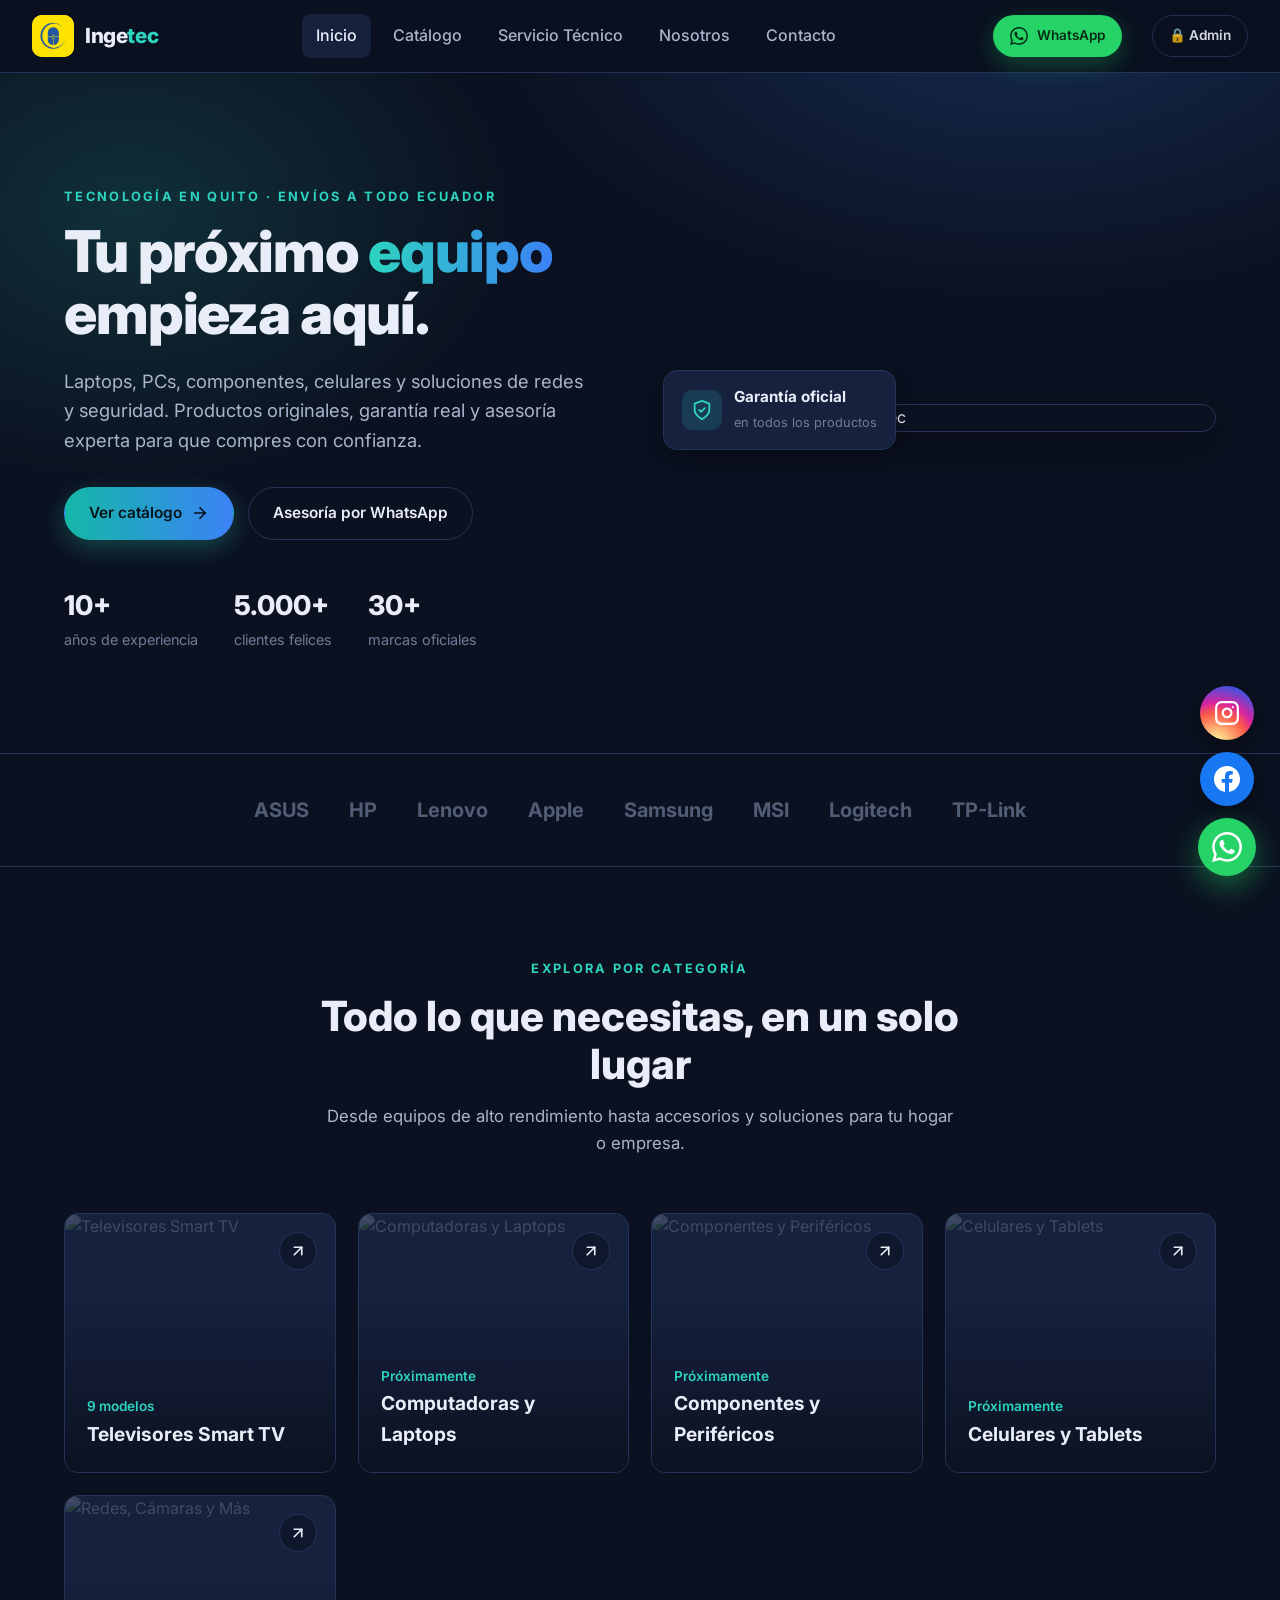
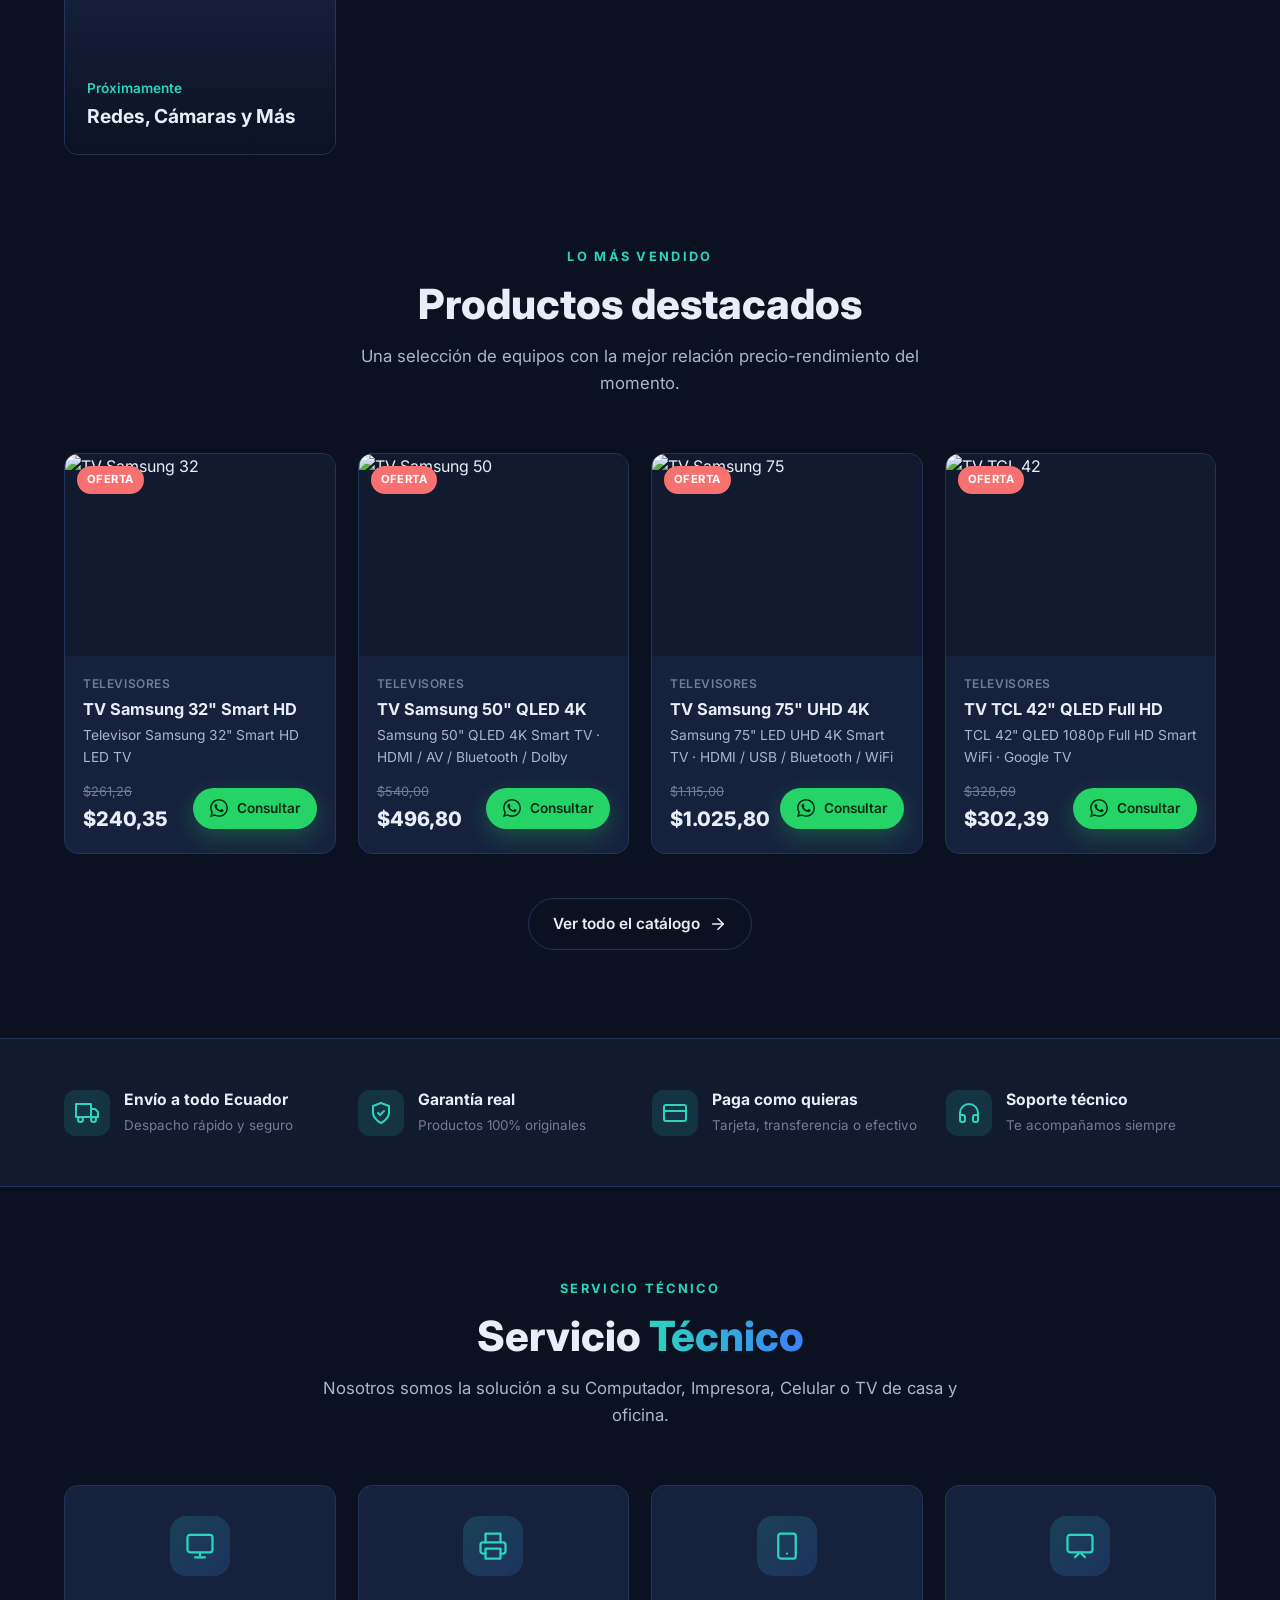
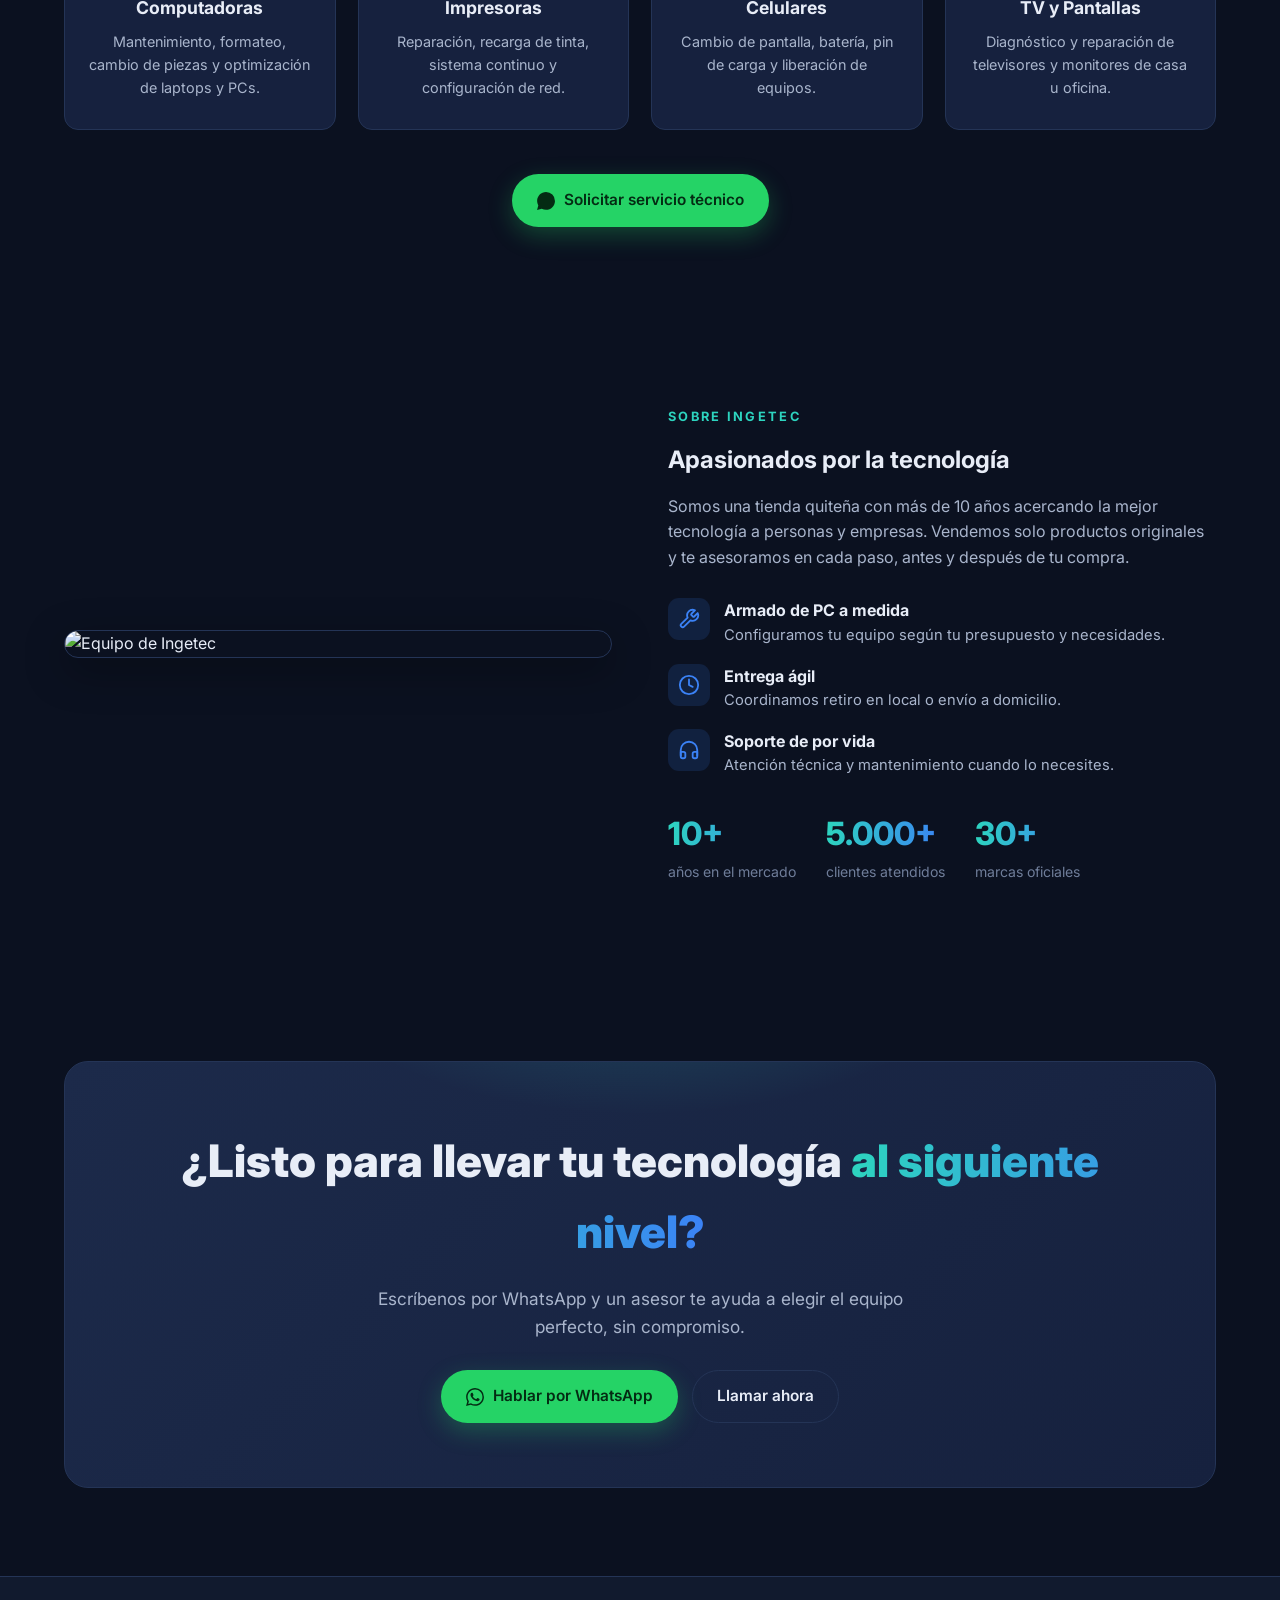
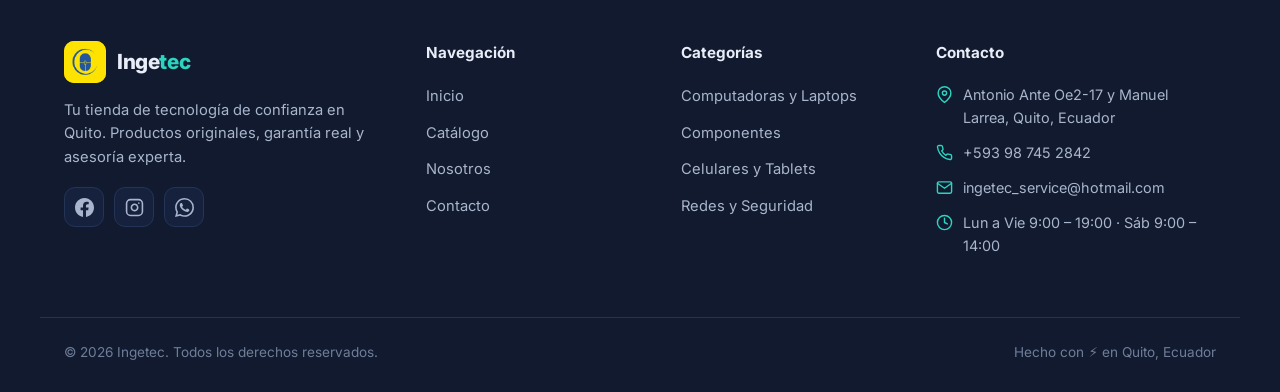
==== commit 43dff4c9: "Mejoras admin y contacto: filtros, categorias con imagen, formulario por correo - Login admin: boton" ====
--- a/index.html
+++ b/index.html
@@ -264,6 +264,16 @@
   </footer>
 
   <!-- WhatsApp flotante -->
+  <!-- Redes sociales flotantes (encima de WhatsApp) -->
+  <div class="social-float">
+    <a class="social-btn ig" href="https://www.instagram.com/" target="_blank" rel="noopener" aria-label="Instagram" title="Instagram">
+      <svg viewBox="0 0 24 24" fill="none" stroke="currentColor" stroke-width="2" stroke-linecap="round" stroke-linejoin="round"><rect x="2" y="2" width="20" height="20" rx="5"/><path d="M16 11.37A4 4 0 1112.63 8 4 4 0 0116 11.37z"/><line x1="17.5" y1="6.5" x2="17.51" y2="6.5"/></svg>
+    </a>
+    <a class="social-btn fb" href="https://www.facebook.com/profile.php?id=100063901910527" target="_blank" rel="noopener" aria-label="Facebook" title="Facebook">
+      <svg viewBox="0 0 24 24" fill="currentColor"><path d="M24 12.07C24 5.4 18.63 0 12 0S0 5.4 0 12.07C0 18.1 4.39 23.1 10.13 24v-8.44H7.08v-3.49h3.05V9.41c0-3.02 1.79-4.69 4.53-4.69 1.31 0 2.68.24 2.68.24v2.97h-1.51c-1.49 0-1.96.93-1.96 1.89v2.25h3.33l-.53 3.49h-2.8V24C19.61 23.1 24 18.1 24 12.07z"/></svg>
+    </a>
+  </div>
+
   <a class="wa-float" data-wa="¡Hola Ingetec! Quiero información." aria-label="WhatsApp">
     <svg viewBox="0 0 24 24" fill="currentColor"><path d="M.057 24l1.687-6.163a11.867 11.867 0 01-1.587-5.946C.16 5.335 5.495 0 12.05 0a11.82 11.82 0 018.413 3.488 11.82 11.82 0 013.48 8.414c-.003 6.557-5.338 11.892-11.893 11.892a11.9 11.9 0 01-5.688-1.448L.057 24zm6.597-3.807c1.676.995 3.276 1.591 5.392 1.592 5.448 0 9.886-4.434 9.889-9.885.002-5.462-4.415-9.89-9.881-9.892-5.452 0-9.887 4.434-9.889 9.884-.001 2.225.651 3.891 1.746 5.634l-.999 3.648 3.742-.981zm11.387-5.464c-.074-.124-.272-.198-.57-.347-.297-.149-1.758-.868-2.031-.967-.272-.099-.47-.149-.669.149-.198.297-.768.967-.941 1.165-.173.198-.347.223-.644.074-.297-.149-1.255-.462-2.39-1.475-.883-.788-1.48-1.761-1.653-2.059-.173-.297-.018-.458.13-.606.134-.133.297-.347.446-.521.151-.172.2-.296.3-.495.099-.198.05-.372-.025-.521-.075-.148-.669-1.611-.916-2.206-.242-.579-.487-.501-.669-.51l-.57-.01c-.198 0-.52.074-.792.372s-1.04 1.016-1.04 2.479 1.065 2.876 1.213 3.074c.149.198 2.095 3.2 5.076 4.487.709.306 1.263.489 1.694.626.712.226 1.36.194 1.872.118.571-.085 1.758-.719 2.006-1.413.248-.695.248-1.29.173-1.414z"/></svg>
   </a>
--- a/assets/css/styles.css
+++ b/assets/css/styles.css
@@ -474,6 +474,27 @@
   100% { box-shadow: 0 10px 30px rgba(37,211,102,.45), 0 0 0 0 rgba(37,211,102,0); }
 }
 
+/* ---------- Redes sociales flotantes (encima de WhatsApp) ---------- */
+.social-float {
+  position: fixed; right: 26px; bottom: 94px; z-index: 90;
+  display: flex; flex-direction: column; gap: 12px;
+}
+.social-btn {
+  width: 54px; height: 54px; border-radius: 50%;
+  display: grid; place-items: center; color: #fff;
+  box-shadow: 0 8px 22px rgba(0, 0, 0, 0.35);
+  transition: transform 0.2s;
+}
+.social-btn:hover { transform: scale(1.08); }
+.social-btn svg { width: 26px; height: 26px; }
+.social-btn.fb { background: #1877f2; }
+.social-btn.ig { background: radial-gradient(circle at 30% 107%, #fdf497 0%, #fdf497 5%, #fd5949 45%, #d6249f 60%, #285aeb 90%); }
+@media (max-width: 480px) {
+  .social-float { right: 22px; bottom: 84px; }
+  .social-btn { width: 48px; height: 48px; }
+  .social-btn svg { width: 23px; height: 23px; }
+}
+
 /* ---------- Toast ---------- */
 .toast {
   position: fixed; bottom: 24px; left: 50%; transform: translateX(-50%) translateY(120px);
@@ -584,18 +605,54 @@
 .admin-note strong { color: var(--text); }
 .admin-empty { text-align: center; color: var(--muted); padding: 40px 0; }
 
+/* Filtros por categoría en la lista de productos (panel admin) */
+.admin-filters { display: flex; flex-wrap: wrap; gap: 8px; margin: 16px 0 4px; }
+.admin-filters .afilter {
+  padding: 6px 14px; border-radius: 999px; cursor: pointer;
+  border: 1px solid var(--border); background: var(--bg);
+  color: var(--text-soft); font-size: 0.82rem; font-weight: 500;
+  transition: color 0.15s, background 0.15s, border-color 0.15s;
+}
+.admin-filters .afilter:hover { color: var(--text); border-color: var(--primary); }
+.admin-filters .afilter.active { background: var(--primary); border-color: var(--primary); color: #04211d; font-weight: 700; }
+
+/* Campo de contraseña con botón para mostrar/ocultar */
+.pass-wrap { position: relative; }
+.pass-wrap input { width: 100%; padding-right: 46px; }
+.pass-toggle {
+  position: absolute; right: 6px; top: 50%; transform: translateY(-50%);
+  background: none; border: none; color: var(--muted); cursor: pointer;
+  display: grid; place-items: center; padding: 8px; border-radius: 8px;
+  transition: color 0.2s;
+}
+.pass-toggle:hover { color: var(--primary); }
+.pass-toggle svg { width: 20px; height: 20px; }
+
 /* ---------- Categorías (panel admin) ---------- */
-.cat-form { display: grid; grid-template-columns: 1fr 1fr 1fr auto; gap: 12px; align-items: end; }
-.cat-form .form-actions { margin: 0; }
+.cat-form { display: grid; grid-template-columns: 1fr 1fr; gap: 14px 16px; align-items: start; }
+.cat-form .cat-img-field, .cat-form .cat-actions { grid-column: 1 / -1; }
+.cat-form .cat-actions { margin: 0; }
+.cat-img-row { display: flex; gap: 12px; align-items: center; }
+.cat-preview {
+  width: 68px; height: 50px; border-radius: 8px; flex-shrink: 0;
+  background: var(--bg); border: 1px solid var(--border);
+  display: grid; place-items: center; overflow: hidden;
+  font-size: 0.68rem; color: var(--muted); text-align: center;
+}
+.cat-preview img { width: 100%; height: 100%; object-fit: cover; }
+.cat-img-inputs { display: flex; flex-direction: column; gap: 8px; flex: 1; }
+.file-btn { cursor: pointer; display: inline-flex; align-items: center; justify-content: center; }
 .cat-list { display: flex; flex-wrap: wrap; gap: 10px; }
 .cat-chip {
-  display: flex; align-items: center; gap: 12px;
+  display: flex; align-items: center; gap: 10px;
   background: var(--bg); border: 1px solid var(--border);
   border-radius: 10px; padding: 8px 8px 8px 14px;
 }
+.cat-chip-thumb { width: 40px; height: 32px; border-radius: 6px; object-fit: cover; background: var(--panel); }
 .cat-chip-meta { display: flex; flex-direction: column; line-height: 1.2; }
 .cat-chip-meta strong { font-size: 0.9rem; }
 .cat-chip-meta span { font-size: 0.75rem; color: var(--muted); }
+.cat-chip-acts { display: flex; gap: 4px; }
 @media (max-width: 720px) { .cat-form { grid-template-columns: 1fr; } }
 
 @media (max-width: 900px) {
